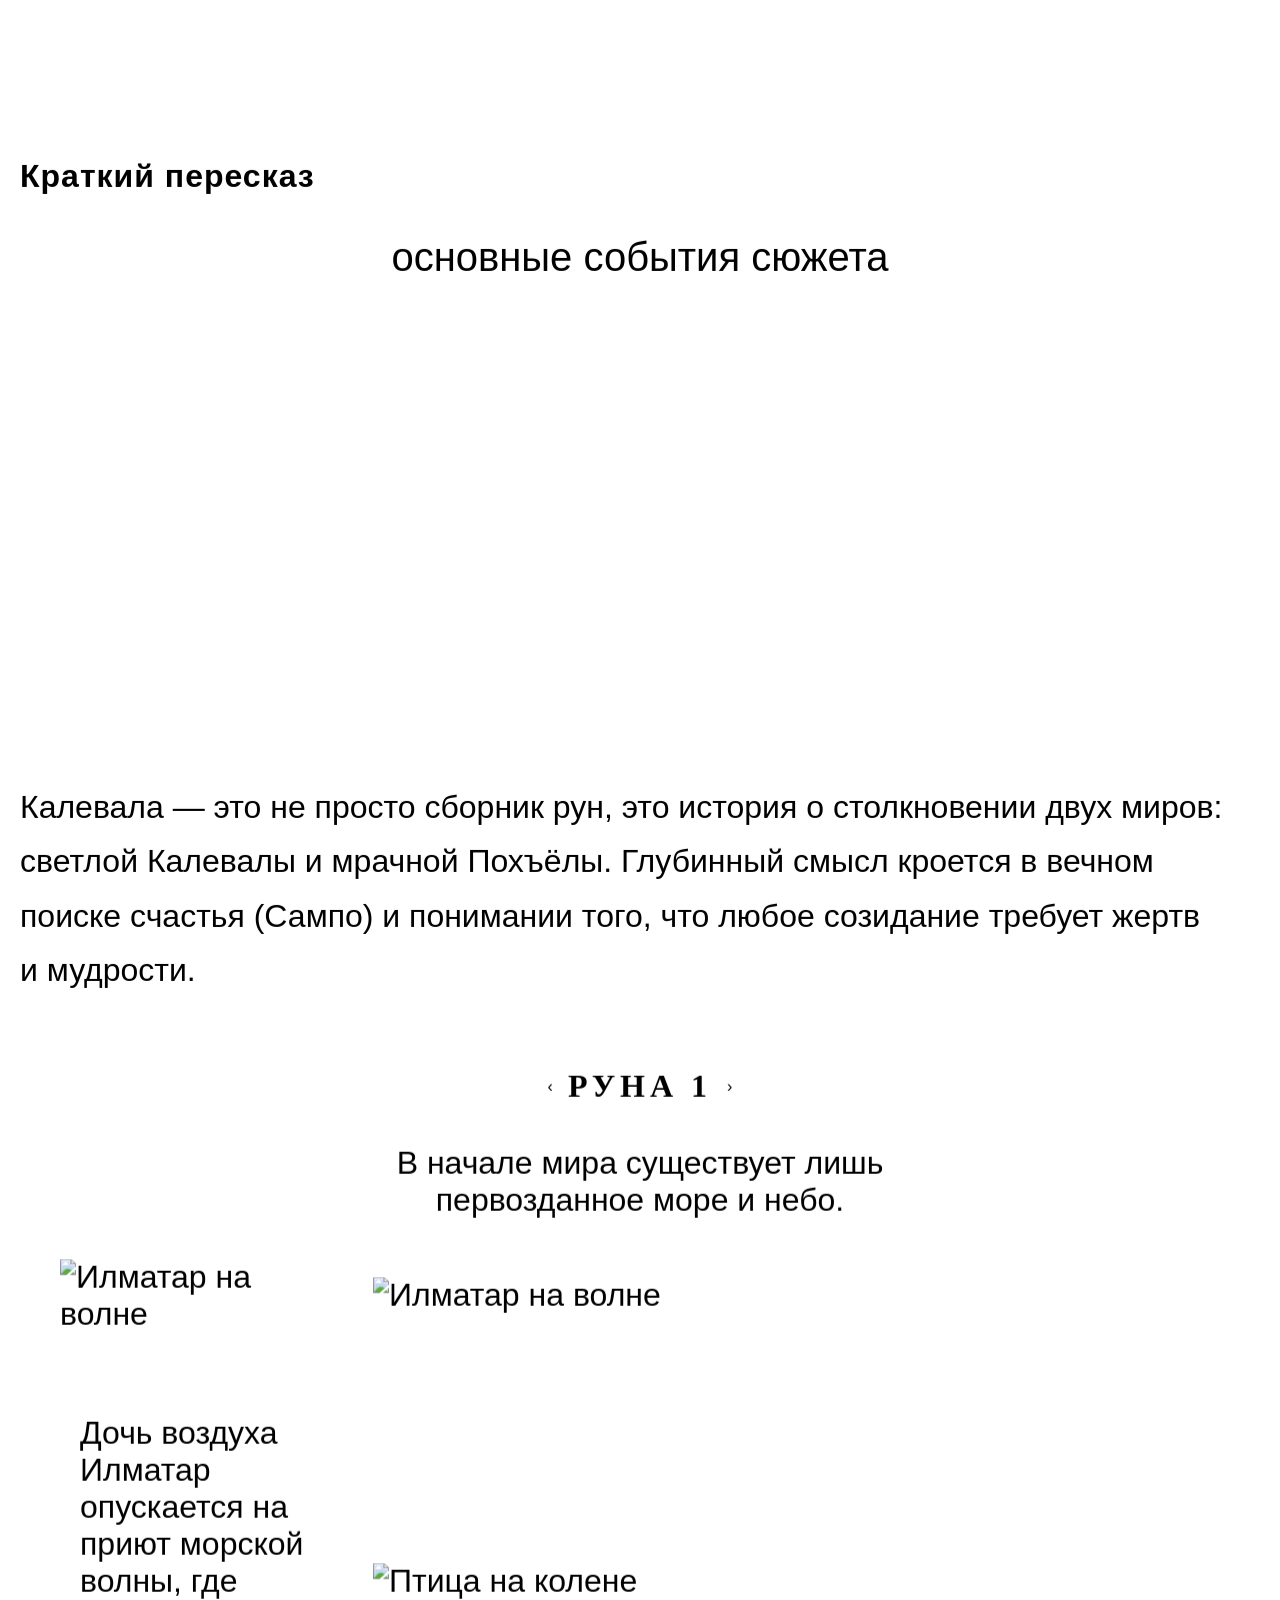
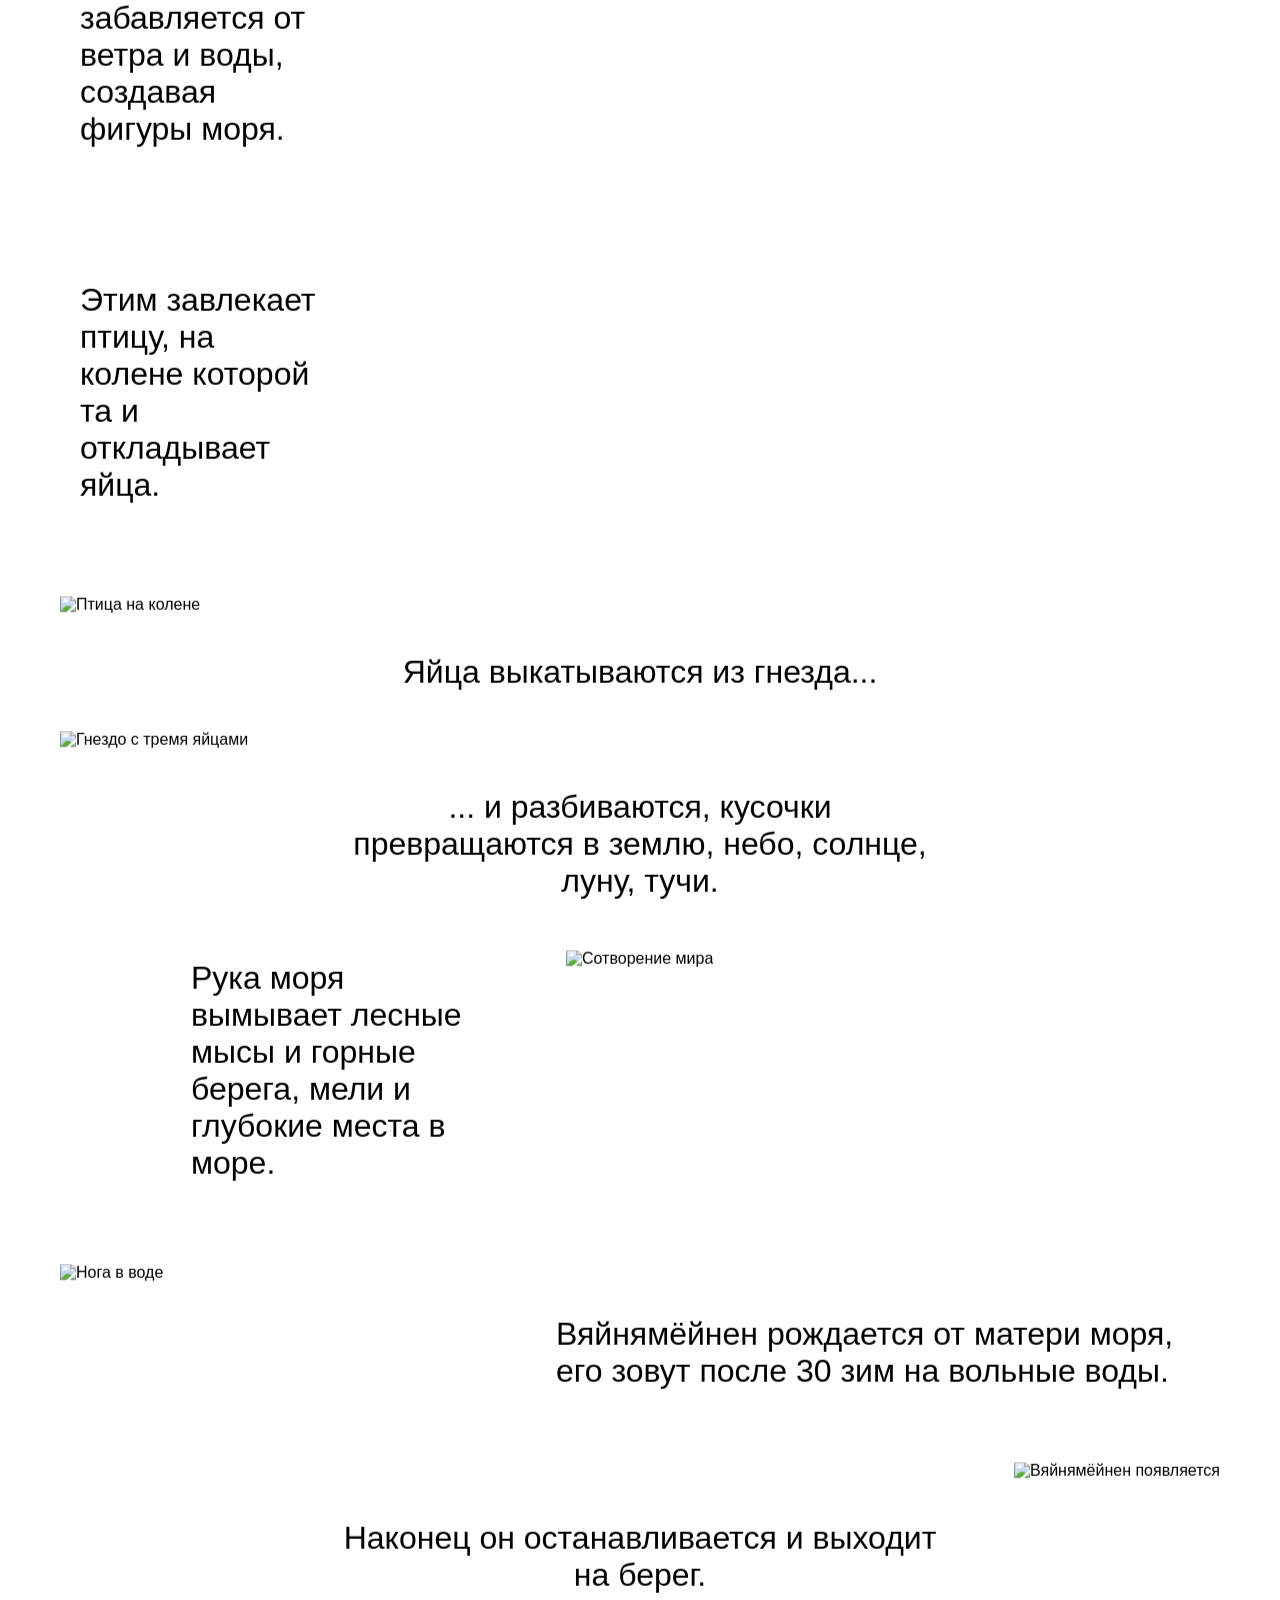
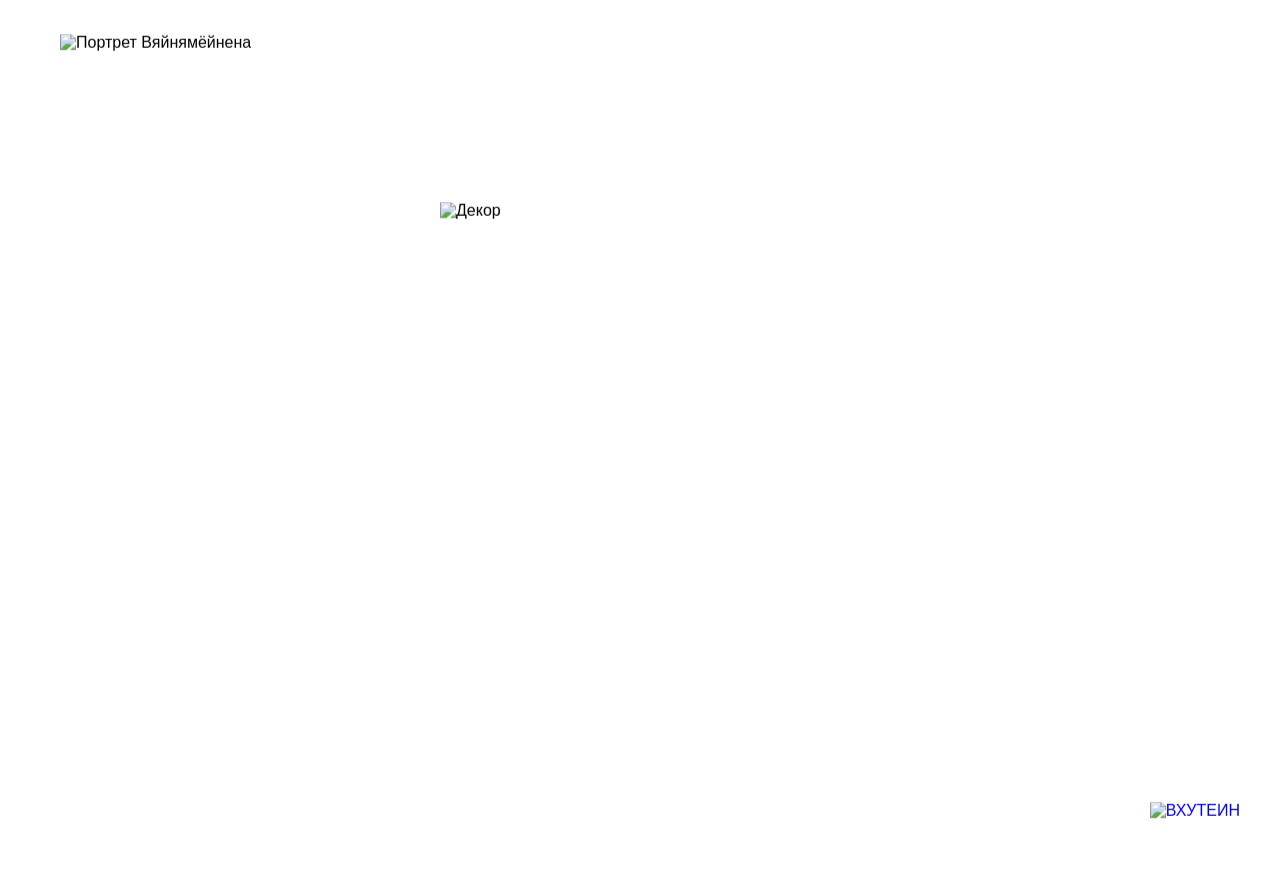
==== jajaja2.html @ 2a64370a "Add files via upload" ====
<!DOCTYPE html>
<html lang="ru">
<head>
    <meta charset="UTF-8">
    <meta name="viewport" content="width=device-width, initial-scale=1.0">
    <title>Калевала — Краткий пересказ</title>
    <link rel="stylesheet" href="style.css">
</head>

    <div id="overlay-menu" class="menu-overlay">
        <div class="menu-content">
            <h2 class="menu-title">МЕНЮ</h2>
            <nav>
                <a href="jajaja.html" onclick="toggleMenu()">главная</a>
                <a href="jajaja2.html" onclick="toggleMenu()">краткий пересказ</a>
                <a href="#meaning" onclick="toggleMenu()">концепция мироздания</a>
                <a href="jajaja3.html" onclick="toggleMenu()">главные герои</a>
                <a href="jajaja4.html" onclick="toggleMenu()">отражение в народной культуре</a>
                <a href="jajaja5.html" onclick="toggleMenu()">Калевала в современном искусстве</a>
            </nav>
        </div>
    </div>

    <header>
        <div class="burger" onclick="toggleMenu()">
            <span></span><span></span><span></span>
        </div>
        <img src="картинки/фон для остальных страниц.png" class="chtoeto" alt="">
         <img src="картинки/колесико.png" class="koleso1" alt=""><img src="картинки/колесико.png" class="koleso2" alt="">
    </header>

    <main class="summary-container">
        <div class="summary-header">
            <h2 class="meaning-title reveal">Краткий пересказ</h2>
            <p class="meaning-title-mini reveal">основные события сюжета</p>
        </div>

    

        <div class="blue-block-wrap reveal">
            <img src="картинки/сбоку штука средняя.png" class="choblya5" alt="">
            <img src="картинки/сбоку штука средняя.png" class="choblya6" alt="">

            <div class="blue-bg-box">
                <p class="meaning-text">
                    Калевала — это не просто сборник рун, это история о столкновении двух миров: 
                    светлой Калевалы и мрачной Похъёлы. Глубинный смысл кроется в вечном поиске 
                    счастья (Сампо) и понимании того, что любое созидание требует жертв <br> и мудрости.
                </p>
            </div>
        </div>
<section class="kalevala-page">
  <div class="decor-border left"></div>
  <div class="decor-border right"></div>

  <div class="container">
    
    <header class="rune-header reveal">
      <div class="rune-title">
        <span class="arrow">‹</span>
        <h1>РУНА 1</h1>
        <span class="arrow">›</span>
      </div>
    </header>

    <div class="block central-text reveal">
      <p>В начале мира существует лишь первозданное море и небо.</p>
    </div>

    <div class="grid-layout">
      <div class="item reveal small-img">
        <img src="картинки/Frame 53.png" alt="Илматар на волне">
      </div>
      <div class="item reveal smaller-img">
        <img src="картинки/Frame 54.png" alt="Илматар на волне">
      </div>
      <div class="item reveal text-box">
        <p>Дочь воздуха Илматар опускается на приют морской волны, где забавляется от ветра и воды, создавая фигуры моря.</p>
      </div>
      <div class="item reveal medium-img">
        <img src="картинки/Frame 56.png" alt="Птица на колене">
      </div>
      <div class="item reveal text-box">
        <p>Этим завлекает птицу, на колене которой та и откладывает яйца.</p>
      </div>
    </div>
<div class="item reveal medium-img">
        <img src="картинки/Frame 55.png" alt="Птица на колене">
      </div>
    <div class="block reveal central-text">
      <p>Яйца выкатываются из гнезда...</p>
    </div>
    <div class="block reveal main-img">
      <img src="картинки/Group 551.png" alt="Гнездо с тремя яйцами">
    </div>
    <div class="block reveal central-text">
      <p>... и разбиваются, кусочки превращаются в землю, небо, солнце, луну, тучи.</p>
    </div>

    <div class="creation-section">
      <div class="item reveal large-img">
        <img src="картинки/1000064956 1.png" alt="Сотворение мира">
      </div>
      <div class="item reveal floating-text">
        <p>Рука моря вымывает лесные мысы и горные берега, мели и глубокие места в море.</p>
      </div>
    </div>

    <div class="birth-section">
      <div class="item reveal side-img">
        <img src="картинки/1000064972 2.png" alt="Нога в воде">
      </div>
      <div class="item reveal text-box">
        <p>Вяйнямёйнен рождается от матери моря, его зовут после 30 зим на вольные воды.</p>
      </div>
      <div class="item reveal character-img">
        <img src="картинки/1000064972 1.png" alt="Вяйнямёйнен появляется">
      </div>
    </div>

    <div class="block reveal central-text">
      <p>Наконец он останавливается и выходит на берег.</p>
    </div>
    <div class="block reveal portrait-img">
      <img src="картинки/Group 509.png" alt="Портрет Вяйнямёйнена">
    </div>
   <div class="decorative-divider reveal">
            <img src="картинки/красотулька.png" alt="Декор" class="divider-img">
        </div>
  </div>
</section>
    </main>
<button id="backToTop" title="Наверх"></button>
    <footer class="main-footer reveal">
        <div class="footer-bottom-wave">
            <div class="footer-content-wrap">
                <div class="social-links">
                    <a href="#" class="social-icon">Telegram</a>
                    <a href="#" class="social-icon">ВКонтакте</a>
                </div>
                <div class="university-logo">
                    <a href="https://vhutein.ru" target="_blank">
                        <img src="картинки/vhutein.png" alt="ВХУТЕИН">
                    </a>
                </div>
            </div>
        </div>
    </footer>

    <script src="script.js"></script>
</body>
</html>
---- style.css ----
/* Подключаем шрифты */
@font-face {
    font-family: 'WildRune';
    src: url('шрифты/behance-68d411c45d977.otf');
}
@font-face {
    font-family: 'UraBumBum';
    src: url('шрифты/HU Cookie Cyrillic W05 Light.otf');
}

#backToTop {
    
    position: fixed;
    bottom: 30px;
    right: 30px;
    z-index: 99;
    background-image: url('картинки/вверх.png');
    
    /* Добавляем фиксированный размер кнопки */
    width: 90px; 
    height: 90px;
    
    /* Масштабируем и центрируем изображение */
    background-size: contain; /* Картинка масштабируется, чтобы полностью поместиться внутри, не искажаясь */
    background-repeat: no-repeat; /* Не повторяем изображение */
    background-position: center; /* Центрируем изображение внутри кнопки */
    
    cursor: pointer;
    
    /* Добавляем стили, чтобы кнопка выглядела аккуратно (убираем стандартную рамку) */
    border: none;
    background-color: #ffffff00; /* Цвет фона, который мы использовали ранее */
    border-radius: 50%; /* Сделаем её круглой */
  
    
    /* max-width: 90px; - убираем, так как теперь размер фиксирован */
    /* padding: 15px; - убираем, так как теперь размер задан явно */
    
    transform: translate(opacity : 0);
}

#backToTop.visible {
    opacity: 1;
    pointer-events: auto;
}



/* --- АНИМАЦИЯ ПОЯВЛЕНИЯ ПРИ СКРОЛЛЕ --- */

/* Начальное состояние: объект чуть ниже и прозрачный */
.reveal {
    opacity: 0;
    transform: translateY(30px);
    transition: all 0.8s ease-out; /* Плавность появления (0.8 сек) */
    will-change: transform, opacity;
}

/* Состояние при активации (когда доскроллили) */
.reveal.active {
    opacity: 1;
    transform: translateY(0);
}

/* Небольшая задержка для элементов внутри одного блока, чтобы появлялись не все сразу */
.photos-row.reveal.active .photo-item:nth-child(2) {
    transition-delay: 0.2s;
}

/* Исправляем работу маркера в анимированных заголовках */
.marker-svg {
    transition: width 1s ease-in-out 0.5s; /* Рисуем линию чуть позже появления текста */
}

/* ... (шрифты и другие стили без изменений) ... */


/* Контейнер-обертка */
.interactive-map-container {
    position: relative;
    width: 100%;
    max-width: 1920px;
    margin: 0 auto;
    overflow: hidden;
}

/* Картинка подстраивается под ширину */
.map-illustration {
    width: 100%;
    display: block;
    height: auto;
}

/* Общие стили для невидимых кнопок-зон */
.map-hotspot {
    position: absolute;
    cursor: pointer;
    z-index: 10;
    /* ПОДСКАЗКА: Раскомментируй строку ниже (убери //), чтобы увидеть красные зоны во время настройки! */
    /* background: rgba(255, 0, 0, 0.3); */
}

/* Размеры и координаты кликабельных зон (настроены под объекты на фото) */
.hotspot-vaina {
    bottom: 8%;
    left: 10%;
    width: 16%;
    height: 35%;
}

.hotspot-izba {
    bottom: 22%;
    left: 56%;
    width: 15%;
    height: 25%;
}

.hotspot-sampo {
    top: 15%;
    right: 5%;
    width: 18%;
    height: 35%;
}

/* Общие стили для бабблов */
.speech-bubble {
    position: absolute;
    z-index: 100;
    opacity: 0;
    pointer-events: none; /* Чтобы скрытый баббл не мешал кликать по картинке */
    transform: scale(0.9) translateY(10px);
    transition: opacity 0.35s ease, transform 0.35s ease;
}

/* Класс, который будет добавлять JavaScript при клике */
.speech-bubble.active {
    opacity: 1;
    pointer-events: auto;
    transform: scale(1) translateY(0);
}

.speech-bubble img {
    width: 100%;
    height: auto;
}

/* ТОЧНОЕ РАСПОЛОЖЕНИЕ БАББЛОВ НА КАРТИНКЕ */
.bubble-vaina-1 {
    top: 10%;
    left: 13%;
    width: 20%; /* Ширина баббла в процентах от всей картинки */
}

.bubble-vaina-2 {
    top: 30%;
    left: 23%;
    width: 19%;
}

.bubble-izba {
    top: 29%;
    left: 48%;
    width: 20%;
}

.bubble-sampo {
    top: -5%;
    right: 12%;
    width: 18%;
}


.hero {
    position: relative;
    height: 100vh; /* Или твоя высота */
    width: 100%;
    overflow: hidden; /* Скрываем вылеты слоев */
    display: flex;
    justify-content: center;
    align-items: center;
}



/* Принудительно задаем z-index, чтобы слои не перекрыли текст */
.layer-bg { z-index: 1; }
.layer-trees { z-index: 2; }
.hero-content { 
    position: relative;
    z-index: 10; /* Вытаскиваем текст и логотип ВХУТЕИН поверх всех слоев */
    pointer-events: none; /* КРИТИЧЕСКИ ВАЖНО для параллакса! */
    
    display: flex;
    flex-direction: column;
    align-items: center;
    
    opacity: 0;
    transform: translateY(0px); 
    transition: opacity 2s ease-out, transform 1s ease-out; 
}





.layer {
    /* ... твои свойства ... */
    opacity: 0;
    /* Оставляем анимацию ТОЛЬКО для прозрачности */
    transition: opacity 1s ease-out; 
    will-change: transform;
}

/* Убираем отсюда любые transform: translateY или подобные */
.hero.loaded .layer {
    opacity: 1;
}

/* Задержки теперь касаются только появления (opacity) */
.hero.loaded .layer-bg { transition-delay: 0.1s; }
.hero.loaded .layer-trees { transition-delay: 0.3s; }
.hero.loaded .layer-whaaa { transition-delay: 0.4s; }
.hero.loaded .layer-deer { transition-delay: 0.5s; }
/* Контент баннера (заголовок и лого) */
.hero.loaded .hero-content { 
    opacity: 1; 
    transform: translateY(-150px); 
    transition-property: opacity, transform;
    transition-duration: 1s, 1s;
    transition-delay: 1s, 1s; /* Тут можно оставить задержку на всё */
}


/* Убираем z-index отсюда и переносим в контейнер контента */
.hero-title {
    font-family: 'WildRune';
    
   
    color: #1a1a1a;
}

/* --- СТИЛИ ДЛЯ КОНТЕНТА БАННЕРА (Заголовок и Логотип) --- */

/* Стили для проявляющегося логотипа */
.hero-logo {
    max-height: 8rem; /* Высота логотипа относительно текста (6rem text -> ~4rem logo) */
    width: auto;
    margin-top: 0.4rem; /* Отступ между текстом и логотипом */
}

/* НОВАЯ АНИМАЦИЯ НА ЗАГРУЗКЕ для контента (заголовка и логотипа) */
/* Мы делаем его самым последним проявляющимся элементом, после оленя */
.hero.loaded .hero-content { 
    opacity: 1; 
    transform: translateY(-150px); 
    transition-delay: 2.5s; /* Задержка после проявления оленя (1.5s + 1s = 2.5s) */
}

/* ... (остальные стили, в т.ч. reveal, без изменений) ... */





/* Общие стили для обеих картинок */
.choblya1, .choblya2 {
    position: absolute;   /* Фиксируем их на экране */
    top: 1600px;          /* Положение от верхнего края */
    z-index: -1;       /* Уводим под основной контент */
    pointer-events: none; /* Пропускают клики сквозь себя */
    width: 250;      /* Настрой ширину под себя */
    height: 5500px;
}

.choblya1 {
    left: -50px;       /* Немного торчит слева */
}

.choblya2 {
    right: -50px;      /* Немного торчит справа */
}




.meaning-section {
    padding: 20px 40px 60px;
    text-align: center;
    
}

/* Стили заголовка с маркером */
.meaning-title {
    font-family: 'WildRune', sans-serif;
    font-size: 2rem;
    margin: 40px 0;
    letter-spacing: 1px;
    justify-self: center;
}

.meaning-title .marker-wrap {
    position: relative;
    display: inline-block;
    padding: 0 10px;
}

.meaning-title .marker-svg {
    position: absolute;
    top: 55%;
    left: 0;
    width: 100%;
    height: 1.2em;
    transform: translateY(-50%);
    z-index: 1;
    opacity: 0.7;
}

.meaning-title .highlight {
    position: relative;
    z-index: 2;
    
}

/* Иллюстрация */
.illustration-box {
    align-self: center;
  
    width: 1920px;
}


.main {
    z-index: 9999;
    position: relative;
}

.ogo-wrap {
    position: relative;
    /* Растягиваем на всю ширину окна браузера */
    width: 100vw; 
    
    /* Центрируем элемент относительно экрана, а не контейнера */
    left: 50%;
    right: 50%;
    margin-left: -50vw;
    margin-right: -50vw;

    display: block; 
    cursor: pointer;
    line-height: 0; /* Убираем микро-отступ снизу у картинок */
}

.ogo-wrap img {
    width: 100%;   /* Теперь картинка займет все 100vw */
    height: auto;
    display: block;
    transition: opacity 0.5s ease;
}

/* Оставляем логику наслоения и ховера */
.ogo-back {
    position: absolute;
    top: 0;
    left: 0;
    opacity: 0;
}

.ogo-wrap:hover .ogo-front {
    opacity: 0;
}

.ogo-wrap:hover .ogo-back {
    opacity: 1;
}


/* Текстовый блок */
.meaning-description {
    max-width: 1400px;
    margin: 0 auto;
    text-align: left; /* Текст выровнен по левому краю, как на картинке */
    font-family: 'UraBumBum', serif;
    font-size: 40px;
    line-height: 1.6;
}

.meaning-description p {
    margin-bottom: 20px;
}

.meaning-description strong {
    font-weight: 600;
}

/* Разделитель (общий класс) */
.divider-img {
    width: 400px;
    height: auto;
    
}
.main-footer {
    width: 100%;
    margin-top: 50px;
}

/* Стили навигации (повторяем для закрепления) */
.footer-navigation {
    text-align: center;
    padding-bottom: 40px;
}

.footer-links ul {
    list-style: none;
    padding: 0;
}

.footer-links li {
    margin-bottom: 15px;
}

.footer-links a {
    text-decoration: none;
    color: #1a1a1a;
    font-family: 'UraBumBum', serif;
    font-size: 40px;
    /* Убираем лишний дефис и меняем ms на s (или пишем 300ms) */
    transition: color 0.3s ease; 
}

.footer-links a:hover {
    color: #4a90e2;
}

/* Нижний блок с волной */
.footer-bottom-wave {
    background-image: url('картинки/футер.png'); /* Твой файл с голубой волной */
    background-size: 70%;
    
    min-height: 250px; /* Высота подбирается под картинку */
    display: flex;
    align-items: flex-end; /* Прижимаем контент к низу */
    padding-bottom: 40px;
    padding-top: -50px;
    position: relative;
}

.footer-content-wrap {
    width: 100%;
    max-width: 1200px;
    margin: 0 auto;
    display: flex;
    justify-content: space-between; /* Соцсети слева, логотип справа */
    align-items: center;
    padding: 0 40px;
}

/* Соцсети */
.social-links {
    display: flex;
    gap: 20px;
}

.social-icon {
    text-decoration: none;
    color: #fff; /* Белый текст на голубом фоне */
    font-family: 'UraBumBum', sans-serif;
    font-size: 1.5rem;
    
    padding: 5px 15px;
    border-radius: 20px;
    transition: background 0.3s;
}

.social-icon:hover {
    background: rgba(255,255,255,0.2);
}

/* Логотип VHUTEIN */
.vhutein-text {
    font-family: 'UraBumBum', sans-serif; /* Или шрифт как на лого */
    font-size: 2rem;
    color: #fff;
    letter-spacing: 2px;
    text-decoration: none;
}

.university-logo a {
    text-decoration: none;
}

.university-logo a:hover .vhutein-text {
    opacity: 0.8;
}


/* Начальное состояние: смещен вниз и прозрачен */
.reveal {
    opacity: 0;
    transform: translateY(30px);
    transition: all 0.8s ease-out;
    will-change: transform, opacity;
}

/* Состояние при попадании в область видимости */
.reveal.active {
    opacity: 1;
    transform: translateY(0);
}













/* Общие настройки текста */
.history-text, .editions-block p {
    text-align: center;
    max-width: 1400px;
    margin: 40px auto;
    font-size: 40px;
    line-height: 1.5;
    font-family: 'UraBumBum', serif; /* Твой основной шрифт */
}

/* Ряд с фотографиями */
.photos-row {
    display: flex;
    justify-content: center;
    gap: 30px;
    margin: 40px 0;
}

.photo-item {
    
    padding: 0;
    line-height: 0;
    background: #fff;
    font-size: 27px;
}

.photo-item img {
    
    height: auto;display: block;
    transition: transform 0.4s ease, filter 0.4s ease; /* Плавность */
}

.photo-item:hover img {
    transform: scale(1.05); /* Легкое увеличение */
   
}

/* Блок со сноской */
.editions-block {
    position: relative;
    margin-bottom: 60px;
}

.asterisk-note {
    text-align: right;
    font-size: 27px;
    color: #555;
    margin-top: -20px;
    padding-right: 10%;
    font-style: italic;
}

.asterisk-note .symbol {
    color: #34adb1; /* Синий цвет для символа Ж */
    font-family: 'UraBumBum', sans-serif;
    font-weight: bold;
    margin-right: 5px;
}

/* Декоративный разделитель */
.decorative-divider {
    display: flex;
    justify-content: center;
    margin: 150px 0;
}

.decorative-divider svg {
    width: 250px;
    height: auto;
}
























.map-section-container {
    max-width: 1200px;
    margin: 40px auto;
    font-family: 'UraBumBum', sans-serif;
}

.interactive-map-block {
    display: flex;
    gap: 20px;
    align-items: flex-start;
}

/* Стек слоев карты */
.map-display {
    position: relative;
    flex: 1;
    
    line-height: 0;
}

.base-map {
    width: 100%;
    height: auto;
}

.route-layer {
    position: absolute;
    top: 0;
    left: 0;
    width: 100%;
    height: 100%;
    opacity: 0;
    transition: opacity 0.6s ease-in-out;
    pointer-events: none; /* Чтобы клики не мешали кнопкам */
}

.route-layer img {
    width: 100%;
    height: 100%;
}

/* Активный маршрут плавно проявляется */
.route-layer.active {
    opacity: 1;
}

/* Легенда */
.map-legend {
    width: 320px;
    background-image src: 'картинки/легенда рамка.png';
    padding: 20px;
}

.date-item, .date-item1, .date-item2, .date-item3 {
    cursor: pointer;
    padding: 10px;
    transition: 0.5s;
    font-size: 27px;
}

.date-item h3, .date-item1 h3, .date-item2 h3, .date-item3 h3 {
    margin: 0;
    font-family: 'UraBumBum', serif;
    font-size: 32px;
    
}

.date-item h3 {
    color: #B8D3F7;
}


.date-item1 h3 {
    color: #A8CDCF;
}

.date-item2 h3 {
    color: #2B4D50;
}

.date-item3 h3 {
    color: #90B3CE;
}


.date-item.active, .date-item1.active, .date-item2.active, .date-item3.active {
    background: rgba(105, 225, 231, 0.2);
    font-size: 40px;
}

.date-item:hover, .date-item1:hover, .date-item2:hover, .date-item3:hover  {
    background: #f0f8f9;
}


.key {
    height: 24px;
    position: relative;
    padding: 20px;
    
}
.dot {
    width: 200px;
    height: 40px;
    padding-left: 5px;
    position: relative;
}


.legend-footer {
    font-size: 32px;
}



















:root {
    --bg-color: #A5D7FA; /* Твой голубой цвет */
}


.content-wrapper {
    max-width: 1400px;
    margin: 0 auto;
    background-color: #ffffff;
    position: relative;
    /* Убираем пока маску, чтобы увидеть контент */
    mask-image: none !important; 
    -webkit-mask-image: none !important;
    
    /* Добавляем это, чтобы контейнер подстраивался под высоту контента */
    display: block;
    overflow: visible; 
    min-height: 500px; 
    z-index: 10;
}

.report-section {
    position: relative;
    padding: 40px;
    display: block; /* Убеждаемся, что секция не схлопнулась */
}

/* --- Заголовок --- */
.main-title {
    font-family: 'WildRune', serif;
    font-size: 3rem;
    color: #1a1a1a;
    text-align: center;
    margin-bottom: 10px;
    margin-top: 0;
}

.title-divider {
    border: none;
    border-top: 2px dashed #1a1a1a;
    width: 60%;
    margin: 0 auto 40px;
}

/* --- Карта и Легенда --- */
.map-legend-container {
    display: flex;
    justify-content: center;
    align-items: flex-start;
    gap: 30px;
    margin-bottom: 40px;
}

.map-box {
    
    padding: 5px;
    max-width: 50%;
}

.map-image {
    max-width: 100%;
    height: auto;
    display: block;
}

.legend-box {
    
    padding: 20px;
    width: 300px; /* Фиксированная ширина как на макете */
}

.legend-item {
    margin-bottom: 15px;
}

.legend-date {
    font-family: 'UraBumBum', serif;
    color: #34a7c4; /* Синий цвет для дат */
    font-size: 40px;
    margin: 0 0 5px 0;
}

.legend-places {
    font-family: 'SimpleDocText', serif;
    font-size: 32px;
    line-height: 1.3;
    margin: 0;
}

.legend-divider {
    border: none;
    border-top: 1px dashed #1a1a1a;
    margin: 10px 0;
}

/* --- Ключи легенды --- */
.legend-keys {
    margin-top: 20px;
    display: flex;
    flex-direction: column;
    gap: 10px;
}

.key-item {
    display: flex;
    align-items: center;
    gap: 10px;
}

.key-icon-line {
    display: inline-block;
    width: 20px;
    height: 10px;
    background-color: #4a90e2; /* Синий цвет пути */
    /* Имитация неровного края как у маршрута */
    clip-path: polygon(10% 20%, 90% 10%, 95% 40%, 85% 60%, 10% 80%, 5% 50%);
}

.key-icon-pin {
    display: inline-block;
    width: 14px;
    height: 14px;
    background-color: #4a90e2; /* Синий цвет точки */
    border-radius: 50% 50% 50% 0; /* Форма булавки */
    transform: rotate(-45deg);
    position: relative;
    top: -2px;
}

.key-text {
    font-family: 'UraBumBum', serif;
    font-size: 27px;
}

/* --- Промежуточный текст --- */
.intro-text {
    text-align: center;
    max-width: 700px;
    margin: 0 auto 40px;
    font-size: 27px;
    line-height: 1.5;
}

/* --- Изображения --- */
.images-container {
    display: flex;
    justify-content: center;
    gap: 20px;
    margin-bottom: 40px;
}

.bio-img, .stone-img {
    border: 1px solid #1a1a1a;
    max-height: 300px;
    width: auto;
}

/* --- Финальный текст --- */
.edition-text {
    text-align: center;
    max-width: 700px;
    margin: 0 auto 20px;
    font-size: 27px;
    line-height: 1.5;
}

/* --- Сноска --- */
.footnote-container {
    text-align: right;
    width: 70%;
    margin: 0 auto 0 calc(100% - 70% - 40px);
}

.footnote {
    font-family: 'SimpleDocText', serif;
    font-size: 27px;
    margin: 0;
    font-style: italic;
}

.footnote span {
    color: #4a90e2; /* Цвет звездочки */
    font-family: 'UraBumBum', serif;
    position: relative;
    top: -3px;
    margin-right: 3px;
}

body {
    margin: 0;
    background-color: #ffffff;
    font-family: 'UraBumBum', sans-serif;
    overflow-x: hidden;
}

.bio-block {
    max-width: 1400px;
    margin: 0 auto;
    text-align: left;
    padding: 40px;
    text-align: center;
    background: #fff; /* Или текстура бумаги */
    position: relative;
    font-family: 'UraBumBum', sans-serif;
    font-size: 40px;
}

.bio-title {
    font-family: 'WildRune', serif;
    color: #333;
    margin-bottom: 30px;
}

.bio-main {
    display: flex;
    align-items: center;
    gap: 30px;
    text-align: left;
}

.bio-image img {
    width: 450px;
    height: auto;
    position: relative;
display: block;
    transition: transform 0.4s ease, filter 0.4s ease; /* Плавность */
}

.bio-image:hover img {
    transform: scale(1.05); /* Легкое увеличение */
   
}




/* Контейнер для фразы с маркером */
.marker-wrap {
    position: relative;
    display: inline-block;
}

/* Сам SVG кладем ПОД текст */
.marker-svg {
    position: absolute;
    top: 50%;
    left: 0;
    width: 100%; /* Растягивается по ширине текста */
    height: 1.2em; /* Высота подбирается под шрифт */
    transform: translateY(-50%);
    z-index: 1;
    pointer-events: none;
}

.highlight {
    position: relative;
    z-index: 2; /* Текст выше маркера */
    
}

.bio-footer {
    margin-top: 20px;
    text-align: left;
    line-height: 1.6;
}



/* --- БАННЕР СЛОИ --- */
.hero {
    height: 100vh;
    position: relative;
    background-color: var(--bg-color);
    overflow: hidden;
    display: flex;
    justify-content: center;
    align-items: center;
}

.layer {
    position: absolute;
    bottom: 0;
    width: 100%;
    height: 100%;
    background-size: cover;
    background-position: bottom center;
    opacity: 0; /* Изначально скрыты */
    transition: opacity 2s ease-out, transform 2s ease-out;
}

.layer-bg { background-image: url('картинки/фон3.png'); z-index: 1; }
.layer-trees { background-image: url('картинки/фон4.png'); z-index: 2; }
.layer-whaaa { background-image: url('картинки/фон2.png'); z-index: 2;}
.layer-deer { 
    background-image: url('картинки/фон1.png'); 
    z-index: 4; 
    transform: translateY(30px);
}

/* Класс для запуска анимации баннера при загрузке */
.hero.loaded .layer { opacity: 1; transform: translateY(0); }
.hero.loaded .layer-bg { transition-delay: 0.2s; }
.hero.loaded .layer-trees { transition-delay: 0.8s; }
.hero.loaded .layer-deer { transition-delay: 1.5s; }

.hero-title {
    margin-top: -90px;
    z-index: 10;
    color: #1a1a1a;
    margin-bottom: 0;
}

/* --- СКРОЛЛ АНИМАЦИЯ (Вылет сверху) --- */
.reveal {
    opacity: 0;
    transform: translateY(-50px); /* Начальная позиция выше */
    transition: all 1s ease-out;
}

.reveal.active {
    opacity: 1;
    transform: translateY(0);
}

/* --- МЕНЮ --- */
.menu-overlay {
    position: fixed;
    top: 0; 
    left: 0; 
    width: 100%; 
    height: 100%;
    background-image: url('картинки/фон меню.png');
    background-size: cover;
    background-position: center;
    z-index: 100;
    
    /* Центрирование контента */
    display: flex; 
    justify-content: center;
    align-items: center;

    /* МАГИЯ ПЛАВНОСТИ */
    opacity: 0;            /* Полностью прозрачно */
    visibility: hidden;    /* Полностью скрыто от мышки */
    transition: opacity 0.5s ease, visibility 0.5s ease;
}

.menu-overlay.open {
    opacity: 1;            /* Становится видимым */
    visibility: visible;   /* Становится активным для кликов */
}

.menu-content {
    transform: translateY(20px); /* Изначально чуть ниже */
    transition: transform 0.6s ease;
}



.menu-title {
    font-family: 'WildRune';
    font-size: 3rem ;
    position: relative;
    padding-left: 200px;
}

.menu-content nav {
    display: flex;
    flex-direction: column;
    text-align: center;
}

.menu-content a {
    font-size: 40px;
    text-decoration: none;
    
    color: #333;
    margin: 15px 0;
    transition: 0.3s;
}

.menu-content a:hover { color: #fff; }

.burger {
    position: fixed;
    top: 20px; right: 20px;
    z-index: 110;
    cursor: pointer;
    color: #fff;
}
.burger span {
    display: block;
    width: 30px; height: 3px;
    background: #fff; margin: 6px;
}

/* --- КАРТА --- */
.map-box { position: relative; }
.map-svg {
    position: absolute; top: 0; left: 0;
    width: 100%; height: 100%;
}
.route {
    fill: none; stroke: #333; stroke-width: 4;
    stroke-dasharray: 10; opacity: 0; transition: 0.5s;
}
.route.active { opacity: 1; }





/* для хахаха2 */

.choblya5, .choblya6 {
    position: absolute;   /* Фиксируем их на экране */
    top: 250px;          /* Положение от верхнего края */
    z-index: -1;       /* Уводим под основной контент */
    pointer-events: none; /* Пропускают клики сквозь себя */
    width: 250;      /* Настрой ширину под себя */
    height: auto;
}

.choblya5 {
    left: -70px;       /* Немного торчит слева */
}

.choblya6 {
    right: -70px;      /* Немного торчит справа */
}


/* Контейнер всей страницы */

/* 3. ШАПКА И МЕНЮ */
header {
    position: relative;
    width: 100%;
}

.chtoeto {
    width: 100%;
    display: block;
}



/* 4. СТИЛИ ДЛЯ КАРТОЧЕК И ТЕКСТА (КАЛЕВАЛА) */
.kalevala-page {
    position: relative;
    padding: 60px 40px;
    max-width: 1400px;
    justify-self: center;
}


.rune-header {
    text-align: center;
    margin-bottom: 40px;
}

.rune-title {
    display: inline-flex;
    align-items: center;
    gap: 15px;
    color: var(--accent-blue);
}

.rune-title h1 {
    font-size: 32px;
    letter-spacing: 5px;
    margin: 0;
    border-bottom: 2px solid var(--accent-blue);
    font-family: 'WildRune';
}

/* Сетки для картинок и текста */
.grid-layout {
    display: grid;
    grid-template-columns: 1fr 3fr;
    gap: 30px;
    margin: 40px 0;
    align-items: center;
    font-size: 32px;
}

.text-box {
    padding: 20px;
   font-size: 32px;
    border-radius: 2px;
}

.central-text {
    text-align: center;
    font-size: 32px;
    max-width: 600px;
    margin: 40px auto;
   
}

.item img {
    max-width: 100%;
    height: auto;
    display: block;
}

/* Специфические секции (Сотворение и Рождение) */
.creation-section {
    display: flex;
    flex-direction: column;
    align-items: center;
    margin: 50px 0;
}

.floating-text {
    align-self: flex-start;
    font-size: 32px;
    max-width: 300px;
    margin-top: -40px;
    margin-left: 10%;
    border-left: 2px solid var(--accent-blue);
    padding-left: 15px;
}

.birth-section {
    display: grid;
    grid-template-columns: 1fr 1.5fr;
    gap: 20px;
    margin-top: 50px;
}

.character-img {
    grid-column: 2;
    justify-self: end;
}

/* 5. ГЛАВНАЯ МАГИЯ: АНИМАЦИЯ ПРИ СКРОЛЛЕ */

/* Состояние ДО (убедись, что нет конфликтов) */
.reveal {
    opacity: 0 !important;
    transform: translateY(50px) !important;
    transition: all 0.8s ease-out !important;
    visibility: visible !important; /* На всякий случай */
}

/* Состояние ПОСЛЕ */
.reveal.active {
    opacity: 1 !important;
    transform: translateY(0) !important;
}
/* Задержки, чтобы элементы в сетке вылетали по очереди */
.grid-layout .item:nth-child(even) {
    transition-delay: 0.2s;
}

/* Адаптив для телефонов */
@media (max-width: 768px) {
    .grid-layout, .birth-section {
        grid-template-columns: 1fr;
    }
    .summary-container {
        padding: 20px;
    }
    .floating-text {
        margin-left: 0;
        margin-top: 20px;
    }
}















/* для хахаха3 */

/* Картинка-шапка */
.chtoeto {
    z-index: -1;
    position: absolute;
    top: 0;
    left: 0;
    width: 100%;
    height: auto;
    
}

.summary-container {
    max-width: 1920px;
    margin: 0 auto;
    padding: 100px 20px;
}



.meaning-title-mini {
    font-family: 'UraBumBum', sans-serif;
    font-size: 2.5rem;
    text-align: center;
    margin-bottom: 50px;
   
    
}


/* СИНИЙ БЛОК */
.blue-block-wrap {
    position: relative;
    margin-bottom: 10px;
     background-image: 'картинки/фончик для плашек.png';
}

.blue-bg-box {
    position: relative; /* Оставляем для позиционирования "чобль" */
    text-align: left;
    font-size: 32px;
    line-height: 1.7;
    /* Центрирование */
    width: 1400px;
    max-width: 100%;      /* Важно: чтобы на маленьких экранах блок не вылезал за края */
    margin-left: auto;
    margin-right: auto;
    
    /* Если родитель — flex-контейнер, это тоже поможет */
    display: block; 
}

.blue-bg-box h3 {
    font-family: 'WildRune';
}

.meaning-text {
    font-family: 'UraBumBum', sans-serif;
    font-size: 32px;
    margin: 0;
    margin-top: 500px;
}


/* ЭЛЕМЕНТЫ ПЕРЕСКАЗА */
.summary-item {
    display: flex;
    gap: 40px;
    margin-bottom: 80px;
    align-items: center;
}

.summary-item.reverse { flex-direction: row-reverse; }

.summary-image img {
    width: 100%;
    max-width: 450px;
    border: 10px solid #fff;
    box-shadow: 0 10px 20px rgba(0,0,0,0.1);
}

.summary-text h2 { font-family: 'WildRune'; font-size: 2rem; color: #4a3319; }

/* Общие стили для обеих картинок */
.choblya3, .choblya4 {
    position: absolute;   /* Фиксируем их на экране */
    top: 400px;          /* Положение от верхнего края */
    z-index: -1;       /* Уводим под основной контент */
    pointer-events: none; /* Пропускают клики сквозь себя */
    width: 250;      /* Настрой ширину под себя */
    height: auto;
}

.choblya3 {
    left: -50px;       /* Немного торчит слева */
}

.choblya4 {
    right: -50px;      /* Немного торчит справа */
}


/* БЛОК ГЕРОЕВ */
.heroes-section {
    padding: 80px 0;
    text-align: center;
}

.heroes-nav {
    display: flex;
    justify-content: center;
    flex-wrap: wrap;
    gap: 20px;
    margin-bottom: 50px;
}

.hero-btn {
    background: none;
    border: none;
    font-family: 'WildRune', serif;
    font-size: 1.4rem;
    color: #2B4D50;
    cursor: pointer;
    padding: 5px 15px;
    transition: all 0.3s ease;
    border-bottom: 2px solid transparent;
}

.hero-btn:hover, .hero-btn.active {
    color: #6F9296;
  
    transform: translateY(-3px);
}

/* КАРТОЧКИ */
.heroes-content-wrapper {
    max-width: 1100px;
    margin: 0 auto;
    position: relative;
    min-height: 450px; /* Чтобы страница не прыгала при переключении */
}

.hero-card {
    display: none; /* Скрыты по умолчанию */
    animation: fadeInHero 0.6s ease forwards;
}

.hero-card.active {
    display: block; /* Показываем только активную */
}

.hero-grid {
    display: flex;
    align-items: center;
    gap: 30px;
    padding: 40px;
    background-image: url('картинки/допустим.png');
    background-size: 100% 100%;
    background-repeat: no-repeat;
}

.hero-image img {
    width: 450px;
    height: 550px;
    object-fit: contain;
    margin: 20px;
}

.hero-info {
    text-align: left;
    color: #fff;
}

.hero-info h3 {
    font-family: 'WildRune', serif;
    font-size: 2.5rem;
    margin-bottom: 20px;
}

.hero-info p {
    font-family: 'UraBumBum', sans-serif;
    font-size: 32px;
    line-height: 1.6;
}

/* Анимация переключения */
@keyframes fadeInHero {
    from { opacity: 0; transform: translateY(10px); }
    to { opacity: 1; transform: translateY(0); }
}

/* Мобильная версия */
@media (max-width: 850px) {
    .hero-grid {
        flex-direction: column;
        background-size: cover;
        padding: 30px 20px;
    }
    .hero-image img { width: 100%; height: auto; }
    .hero-info { text-align: center; }
}

/* для 3 */

.heroes-group-container {
    margin-bottom: 60px;
    padding: 20px;
    border-radius: 15px;
    /* Можно добавить легкую тень или фон, если хочешь их визуально разделить еще сильнее */
}

/* Навигация для второстепенных */
.secondary-nav .hero-btn.small {
    font-size: 32px;
    opacity: 0.8;
}

/* Сами карточки (стиль остается прежним) */
.hero-card {
    display: none;
}

.hero-card.active {
    display: block;
    animation: fadeInHero 0.5s ease;
}


/* для 4 */
.koleso1, .koleso2 {
    position: relative;
    width: 759px;
    margin-top: -199px;
    margin-bottom: -500px;
}

@keyframes rotation1 {
  from {
    transform: scaleX(-1) rotate(0deg);
  }
  to {
    transform: scaleX(-1) rotate(45deg);
  }
}

@keyframes rotation2 {
  from {
    transform: scaleX(-1) rotate(0deg);
  }
  to {
    transform: scaleX(-1) rotate(-45deg);
  }
}

.koleso1 {
    left: -300px;
   
    animation: rotation1 1s ease forwards;
}

.koleso2 {
    right: -700px;
     animation: rotation2 1s ease  forwards;
}

/* Те самые чобли для синего блока */
.hero-grid {
    position: relative;
    background-image: url('картинки/фончик для плашек.svg');
    background-size: 100% 100%;
    padding: 50px;
    display: flex;
    gap: 30px;
}

/* Текстовые блоки */
.lang-intro-text {
    max-width: 1400px;
    margin: 0 auto 90px;
    text-align: left;
    font-family: 'UraBumBum', sans-serif;
    line-height: 1.7;
    font-size: 32px;
    color: #000;
}

.scholar-quote {
    margin-top: 30px;
    padding-left: 20px;
    
    font-style: italic;
    color: #6F9296;
}

.scholar-quote cite {
    display: block;
    margin-top: 10px;
   
    font-style: normal;
}

/* Сетка карточек слов */
.word-cards-container {
    display: grid;
    grid-template-columns: repeat(auto-fit, minmax(200px, 1fr));
    gap: 20px;
    max-width: 1400px;
    margin: 40px auto;
}

.word-card {
    height: 350px;
    perspective: 1000px;
    cursor: pointer;
    position: relative;
    
}

.word-front, .word-back {
    position: absolute;
    width: 100%;
    height: 100%;
    backface-visibility: hidden; /* Скрывает заднюю сторону при перевороте */
    transition: transform 0.6s cubic-bezier(0.4, 0, 0.2, 1);
    display: flex;
    flex-direction: column;
    justify-content: center;
    align-items: center;
    padding: 20px;
    border-radius: 10px;
    box-sizing: border-box;
    
}

.word-front {
    
   background-image:  url('картинки/карточка слова.png') ;
    font-family: 'WildRune', serif;
    font-size: 2rem;
    color: #fff;
}

.word-back {
    background-image:  url('картинки/карточка слова.png') ;
    color: #fff;
    transform: rotateY(180deg);
    text-align: center;
    font-size: 32px;
    font-family: 'UraBumBum', sans-serif;
}

.word-back strong {
    display: block;
    margin-bottom: 10px;
    font-size: 32px;
    color: #fff;
}

/* Класс для активной карточки (переворот) */
.word-card.flipped .word-front {
    transform: rotateY(180deg);
}

.word-card.flipped .word-back {
    transform: rotateY(360deg);
}

.instruction {
    font-family: 'UraBumBum';
    font-style: italic;
    opacity: 0.6;
}

/* Общие стили секции рунопевцев */
.runo-section {
    max-width: 1400px;
    margin: 100px auto;
    padding: 0 20px;
}

/* Вводная сетка */
.runo-intro-grid {
    display: flex;
    gap: 40px;
    align-items: center;
    text-align: left;
    margin-bottom: 60px;
}

.runo-intro-text {
    flex: 1.2;
}

.runo-intro-text h3 {
    font-family: 'WildRune', serif;
    font-size: 2rem;
    color: #000;
    margin-bottom: 20px;
}

.runo-intro-text p {
    font-family: 'UraBumBum', sans-serif;
    font-size: 32px;
    line-height: 1.7;
    color: #000;
    margin-bottom: 15px;
}

.runo-intro-visual {
    flex: 0.8;
}

.engraving-style-img {
    width: 120%;
    height: auto;
   
    
}

/* Специфика синего блока для кантеле */
.kantele-info {
    text-align: left;
   
    color: #fff;
    max-width: 1200px;
    height: 400px;
    background-image: url('картинки/фончик для плашек.svg');
 
    padding: 20px; /* Чтобы текст не прилипал к краям фона */
}

.kantele-info h3 {
    font-family: 'UraBumBum', serif;
    font-size: 2.2rem;
    margin-bottom: 15px;
    margin-left: 30px;
}

.kantele-info p {
    font-family: 'UraBumBum', sans-serif;
    font-size: 32px;
    line-height: 1.6;
    max-width: 1200px;
    margin: 30px;
}

/* ИНТЕРАКТИВНЫЕ ТАБЫ ХРАНИТЕЛЕЙ */
.sub-section-title {
    font-family: 'WildRune', serif;
    font-size: 2.2rem;
    color: #000;
    margin-top: 80px;
    margin-bottom: 10px;
}

.singers-tabs {
    margin-top: 40px;
    background: rgba(255, 255, 255, 0.4);
    padding: 30px;
    border-radius: 12px;
    
    
}

.singers-nav {
    display: flex;
    justify-content: center;
    gap: 15px;
    border-bottom: 1px solid rgba(93, 64, 55, 0.2);
    padding-bottom: 15px;
    margin-bottom: 40px;
}

.singer-btn {
    background: none;
    border: none;
    font-family: 'UraBumBum', serif;
    font-size: 2.2rem;
    color: #6F9296;
    cursor: pointer;
    padding: 10px 20px;
    transition: all 0.3s ease;
}

.singer-btn:hover, .singer-btn.active {
    color: #2B4D50;
    transform: translateY(-2px);
}

/* Карточки сказителей */
.singer-card {
    display: none;
}

.singer-card.active {
    display: block;
    animation: fadeInTab 0.5s ease forwards;
}

.singer-grid {
    display: flex;
    gap: 40px;
    align-items: flex-start;
    text-align: left;
}

.singer-img-wrap {
    flex: 0.7;
}

.portrait-img {
    width: 100%;
    max-width: 450px;
    height: auto;
    
   
}

.singer-bio {
    flex: 1.3;
}

.singer-bio h4 {
    font-family: 'UraBumBum', serif;
    font-size: 2.2rem;
    color: #000;
    margin: 0 0 5px 0;
}

.singer-bio .meta {
    font-family: 'UraBumBum', sans-serif;
    font-style: italic;
    color: #6F9296;
    margin-bottom: 20px;
    font-size: 32px;
}

.singer-bio p {
    font-family: 'UraBumBum', sans-serif;
    font-size: 32px;
    line-height: 1.6;
    color: #000;
}

/* Стилизация вырезки из дневника */
.diary-snippet {
    margin-top: 25px;
    padding: 15px 20px;
    background: #A5D7FA;
    font-family: 'UraBumBum', sans-serif;
    font-style: italic;
    font-size: 24px;
    line-height: 1.5;
    color: #000;
}

/* Анимация переключения табов */
@keyframes fadeInTab {
    from { opacity: 0; transform: translateY(10px); }
    to { opacity: 1; transform: translateY(0); }
}

/* Адаптив под мобильные устройства */
@media (max-width: 768px) {
    .runo-intro-grid, .singer-grid {
        flex-direction: column;
        align-items: center;
        text-align: center;
    }
    .singers-nav {
        flex-direction: column;
        gap: 10px;
    }
    .portrait-img {
        max-width: 180px;
    }
}


/* для 5 */


.music-section {
    max-width: 1200px;
    margin: 100px auto;
    text-align: center;
    position: relative;
}

.music-description {
    max-width: 600px;
    margin: 20px auto 40px;
    font-family: 'UraBumBum', sans-serif;
    font-size: 1.1rem;
    line-height: 1.5;
    text-align: left;
}

.slider-wrapper {
    position: relative;
    width: 100%;
    max-width: 1400px;
    margin: 0 auto;
    display: flex;
    align-items: center;
    justify-content: center;
    height: 600px; /* Настрой под свой дизайн */
}

.static-gramophone {
    position: absolute;
    right: 50px; /* Положение как на макете */
    z-index: 10;
    pointer-events: none; /* Пропускает клики сквозь себя */
    height: 100%;
}

.slides-viewport {
    width: 900px; /* Ширина рамки под альбом */
    height: 500px;
    display: flex;
    overflow: hidden; /* Прячем остальные слайды */
    scroll-behavior: smooth;
    border: 1px solid #ccc; /* Рамка из твоего макета */
    background: #fff;
}

.music-slide {
    min-width: 100%;
    height: 100%;
    display: flex;
    justify-content: center;
    align-items: center;
}

.album-frame {
    display: flex;
    flex-direction: column;
    align-items: center;
    text-align: center;
}

.album-frame img {
    max-height: 350px;
    margin-bottom: 20px;
}

.nav-arrow {
    position: absolute;
    z-index: 20;
    background: none;
    border: none;
    cursor: pointer;
}

.prev { left: 20px; }
.next { right: 20px; }
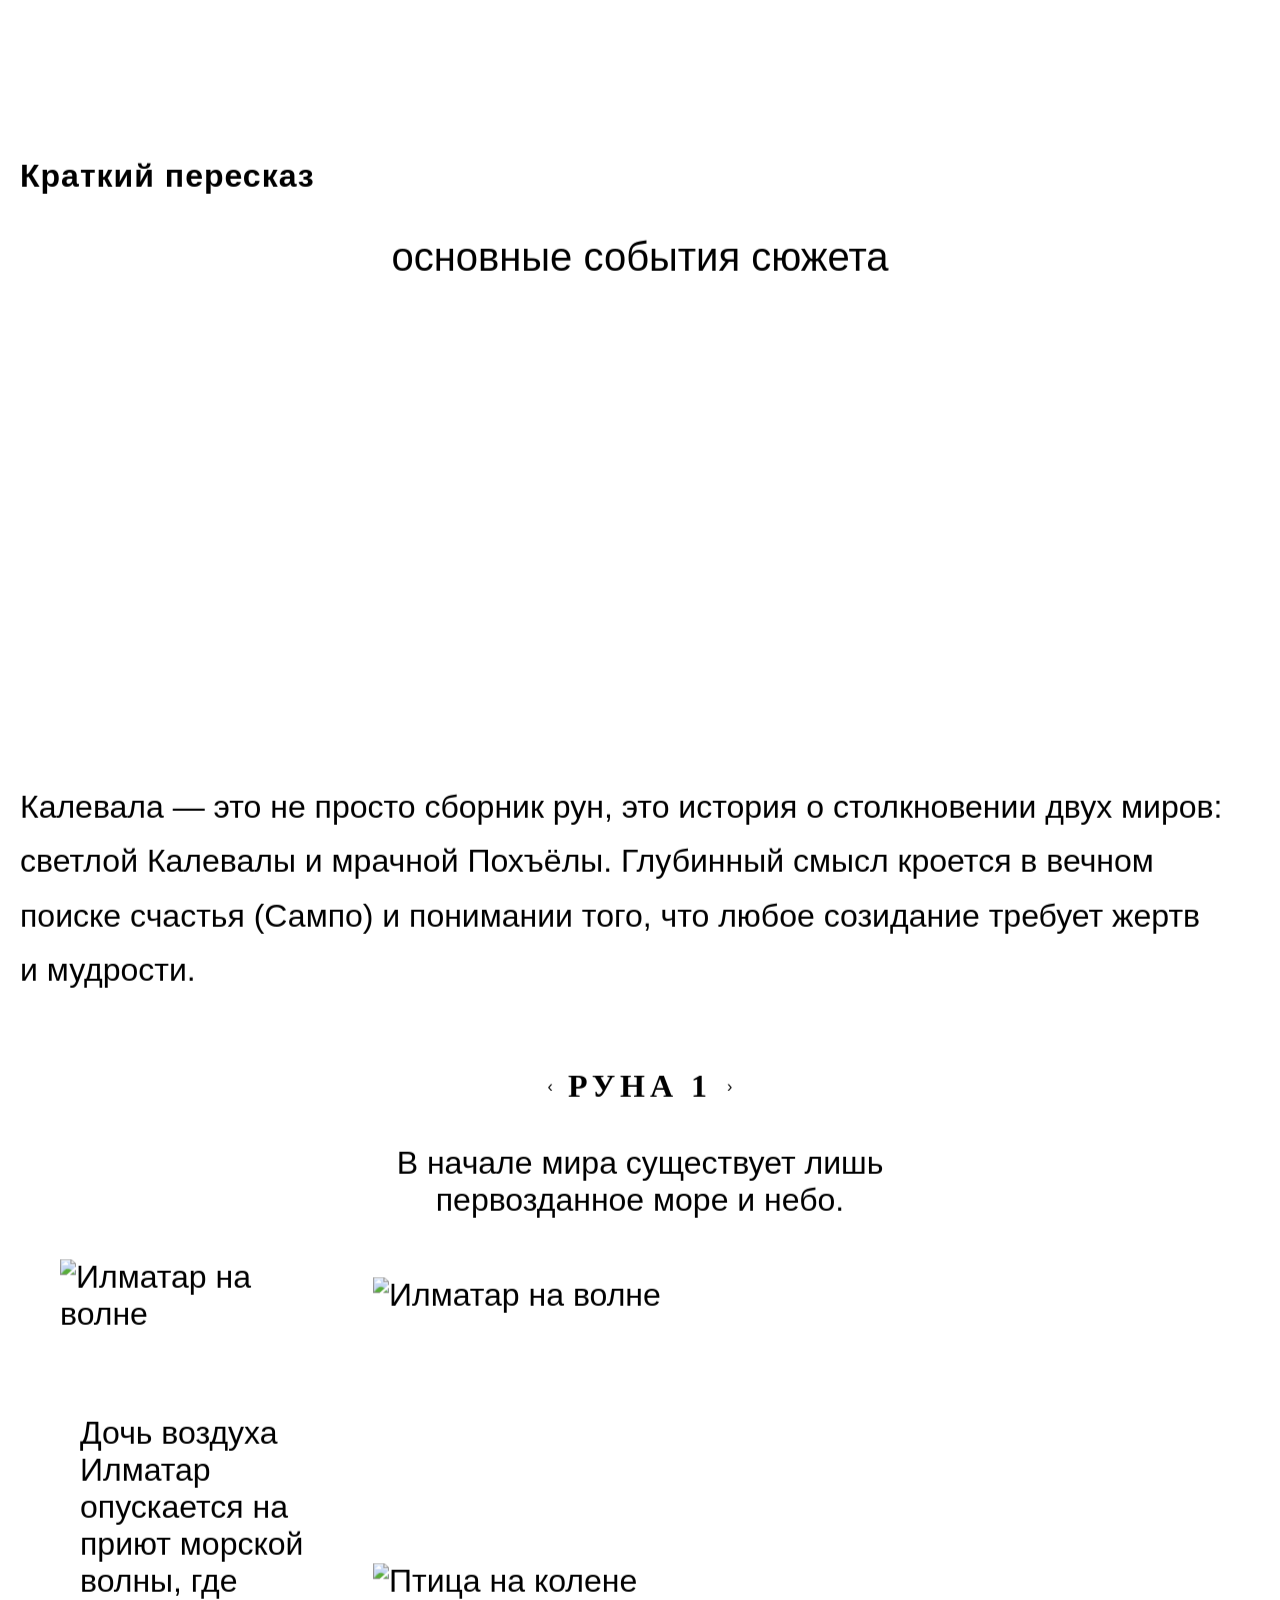
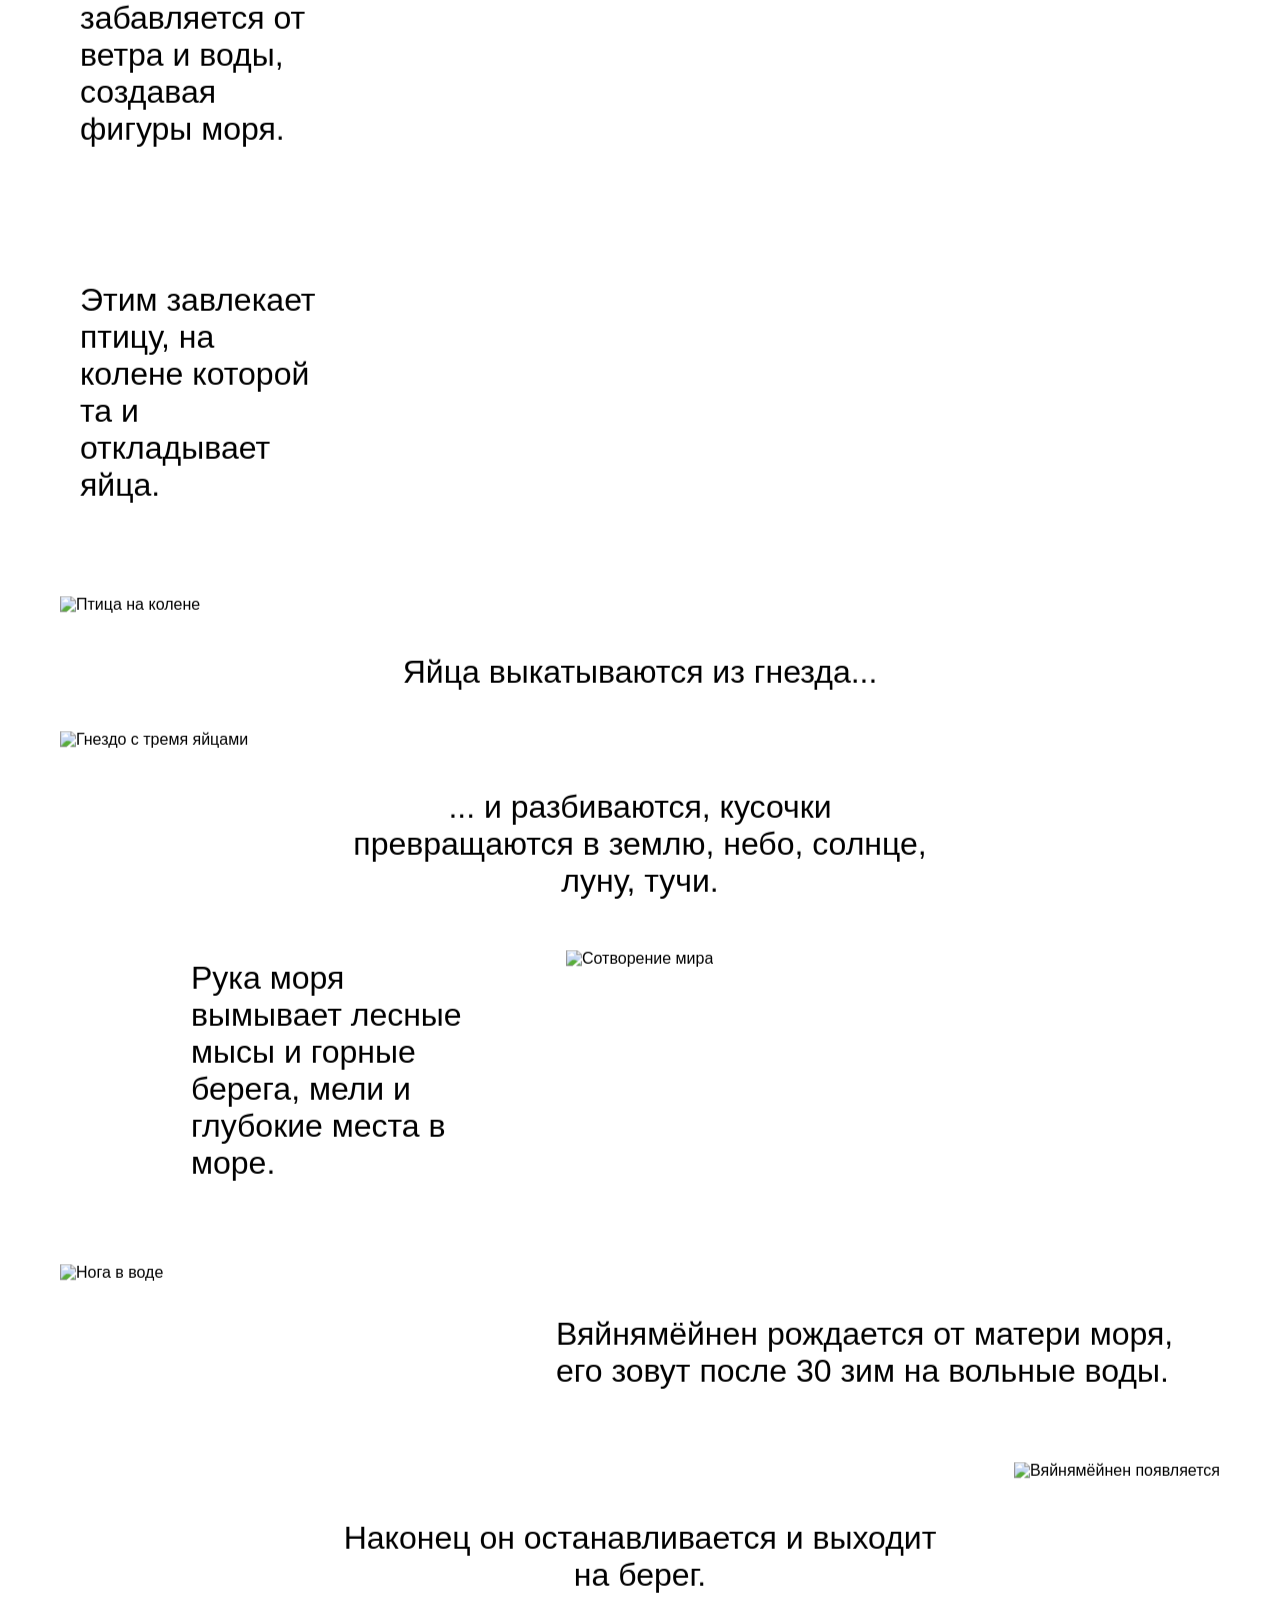
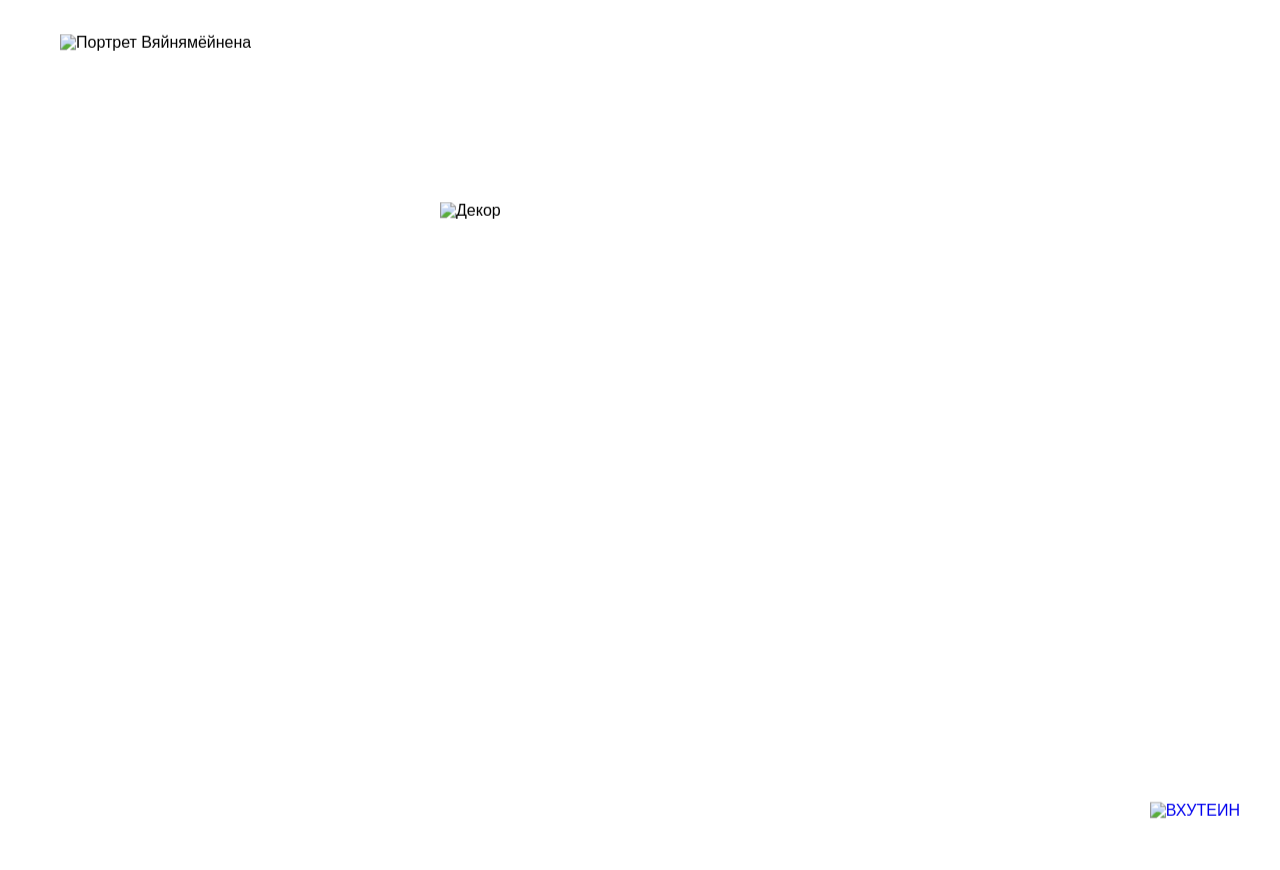
==== commit 571c6cc8: "Add files via upload" ====
--- a/jajaja2.html
+++ b/jajaja2.html
@@ -11,7 +11,7 @@
         <div class="menu-content">
             <h2 class="menu-title">МЕНЮ</h2>
             <nav>
-                <a href="jajaja.html" onclick="toggleMenu()">главная</a>
+                <a href="index.html" onclick="toggleMenu()">главная</a>
                 <a href="jajaja2.html" onclick="toggleMenu()">краткий пересказ</a>
                 <a href="#meaning" onclick="toggleMenu()">концепция мироздания</a>
                 <a href="jajaja3.html" onclick="toggleMenu()">главные герои</a>
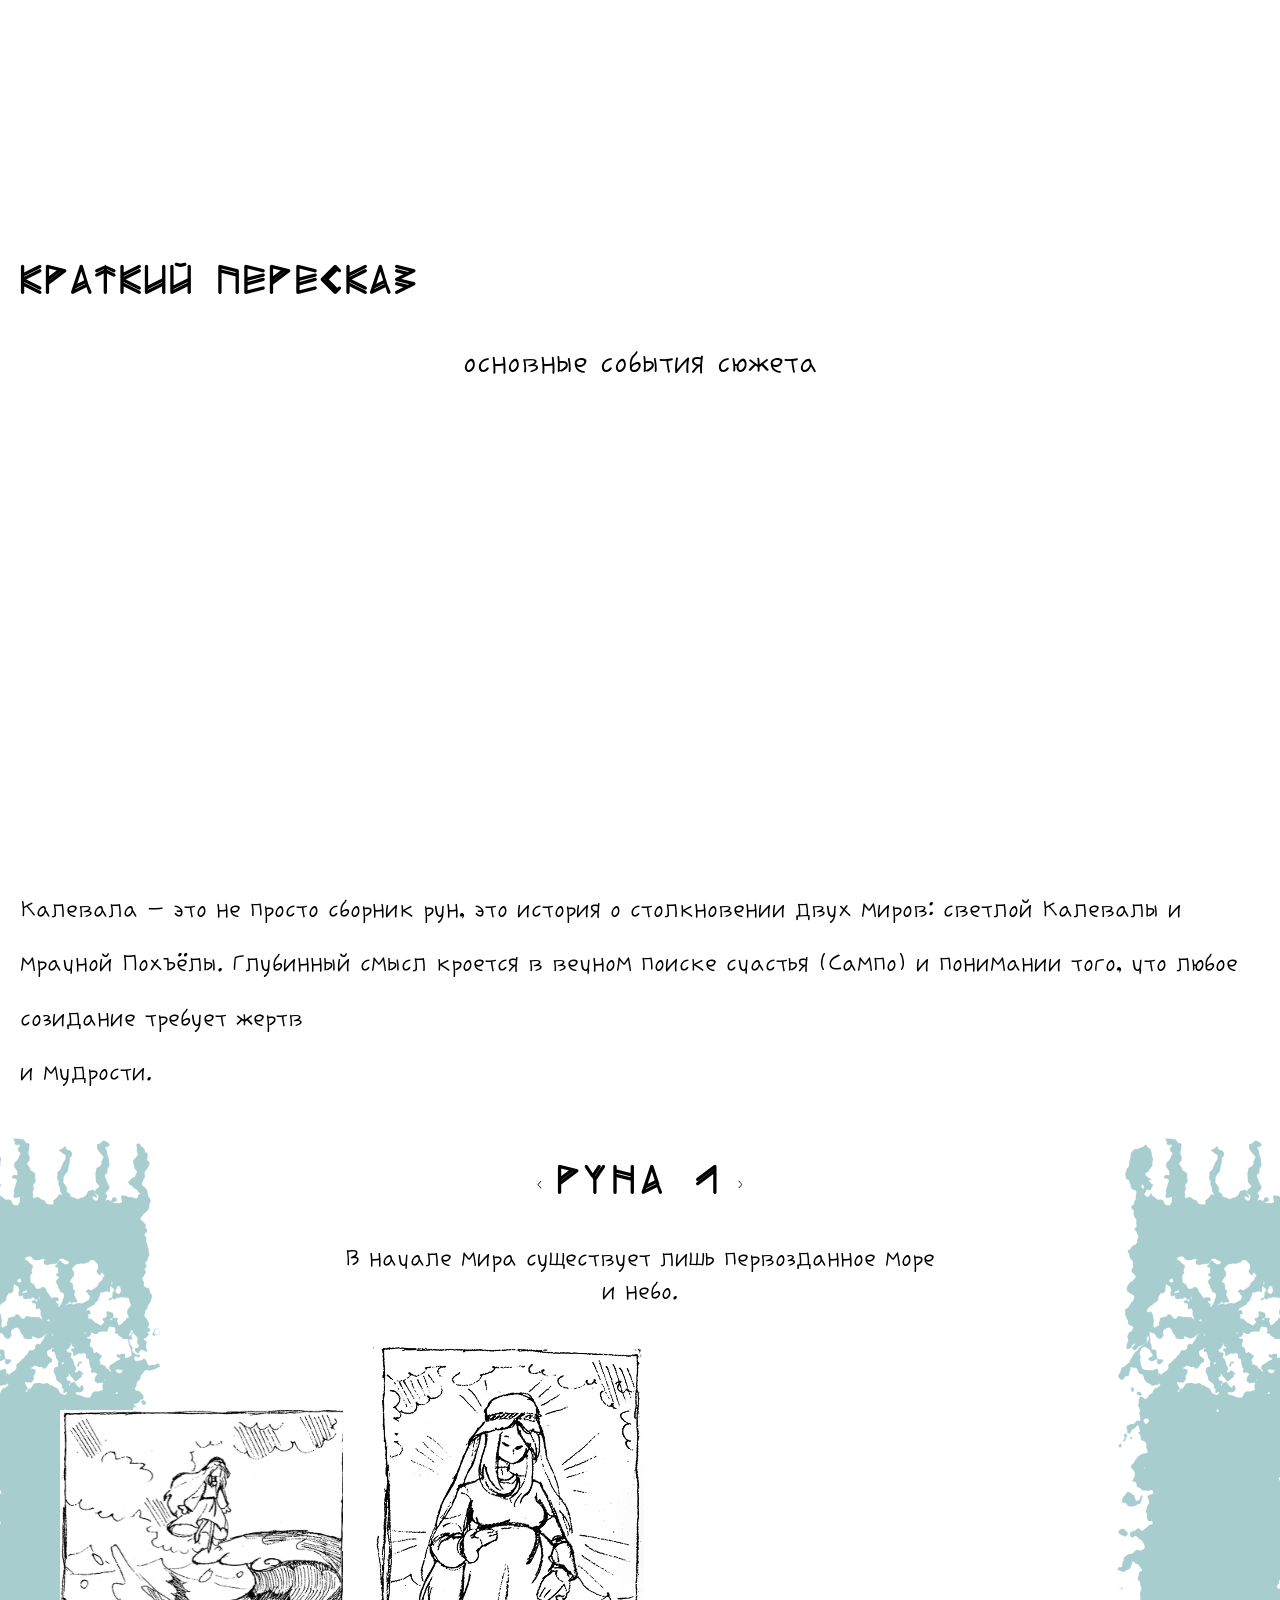
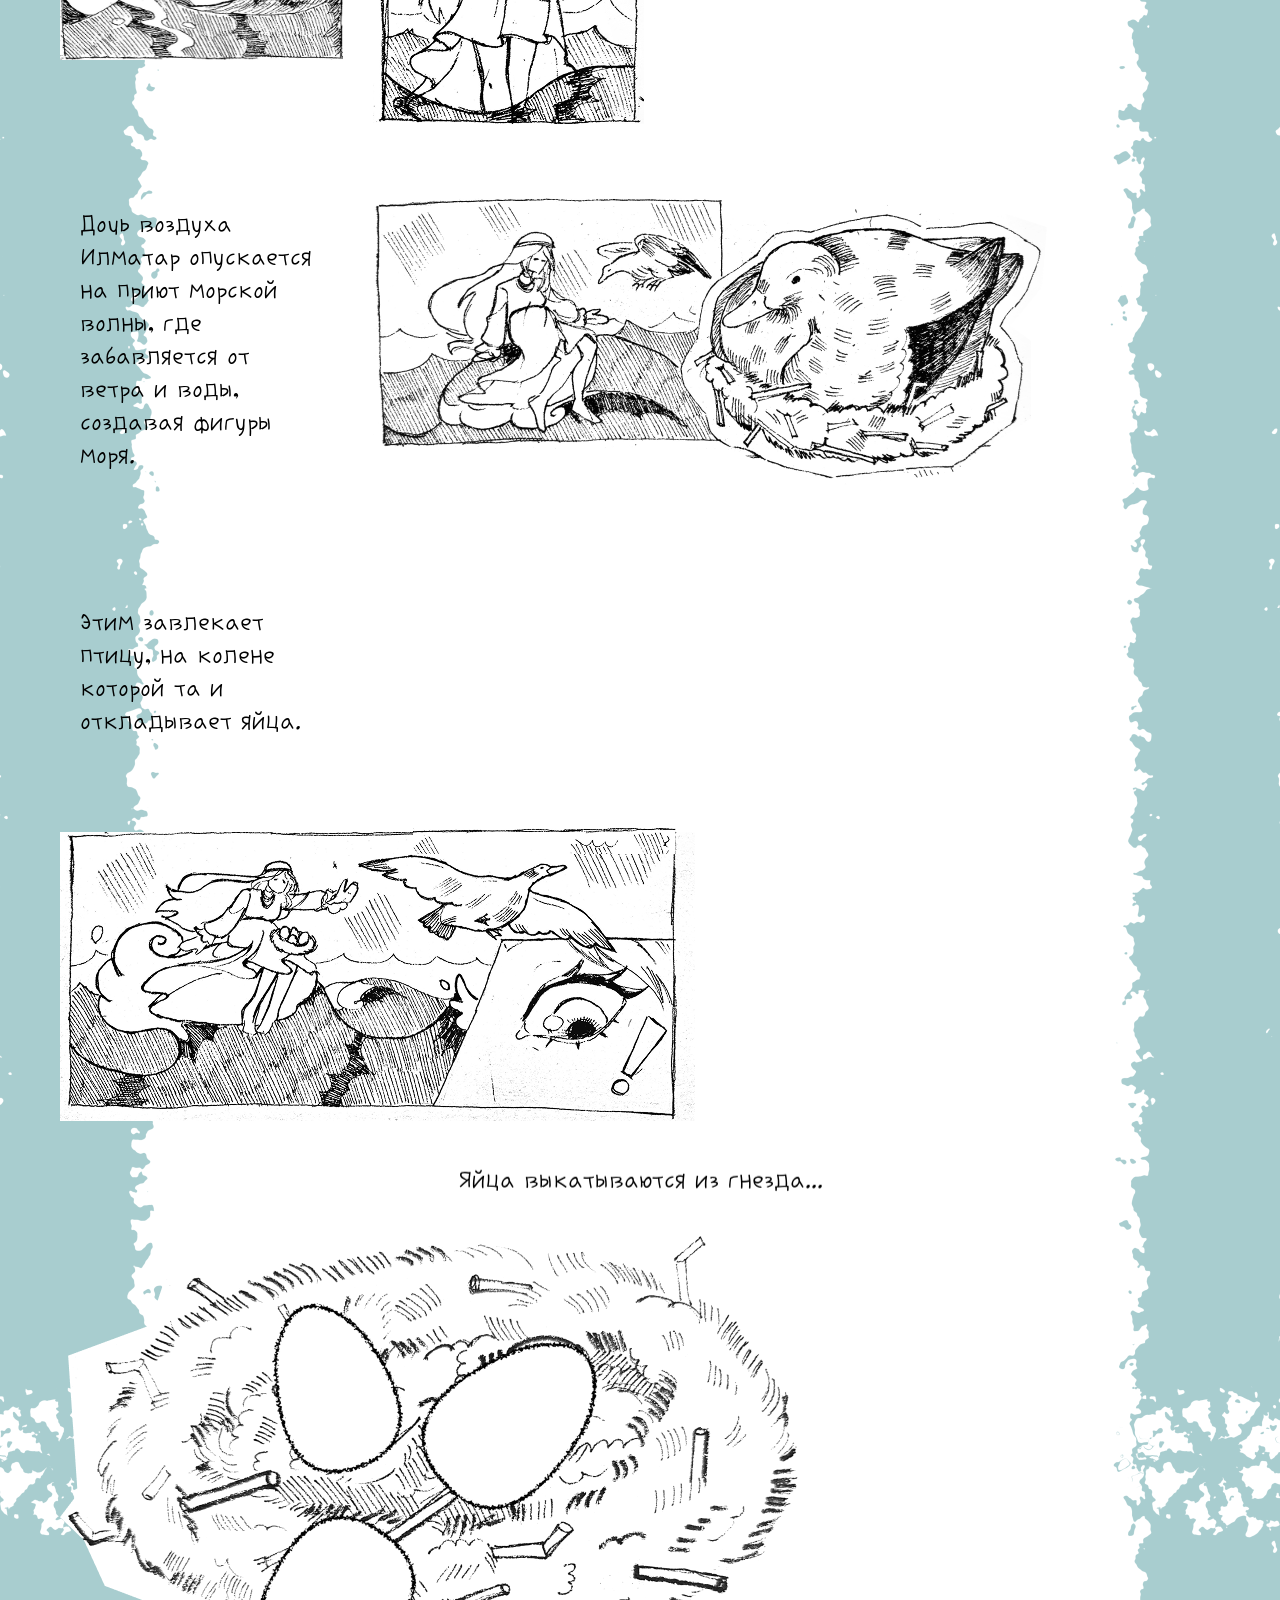
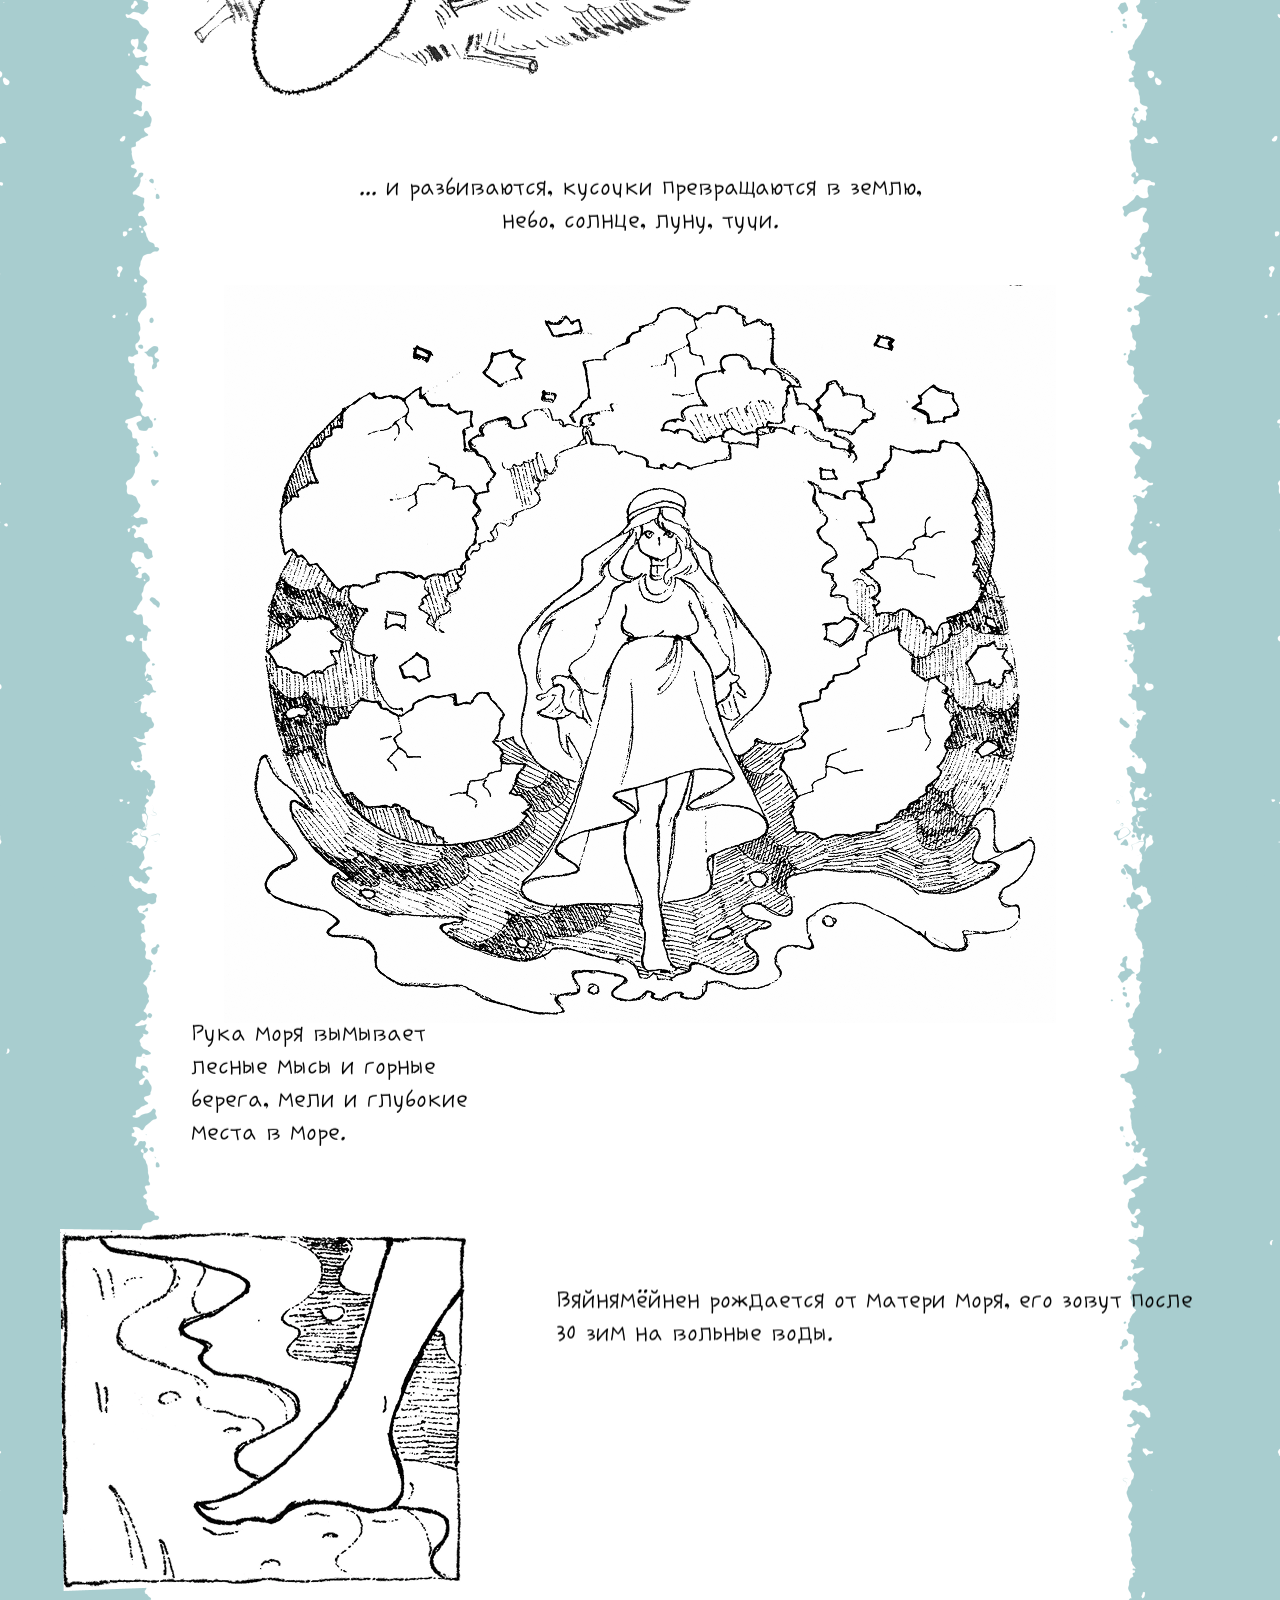
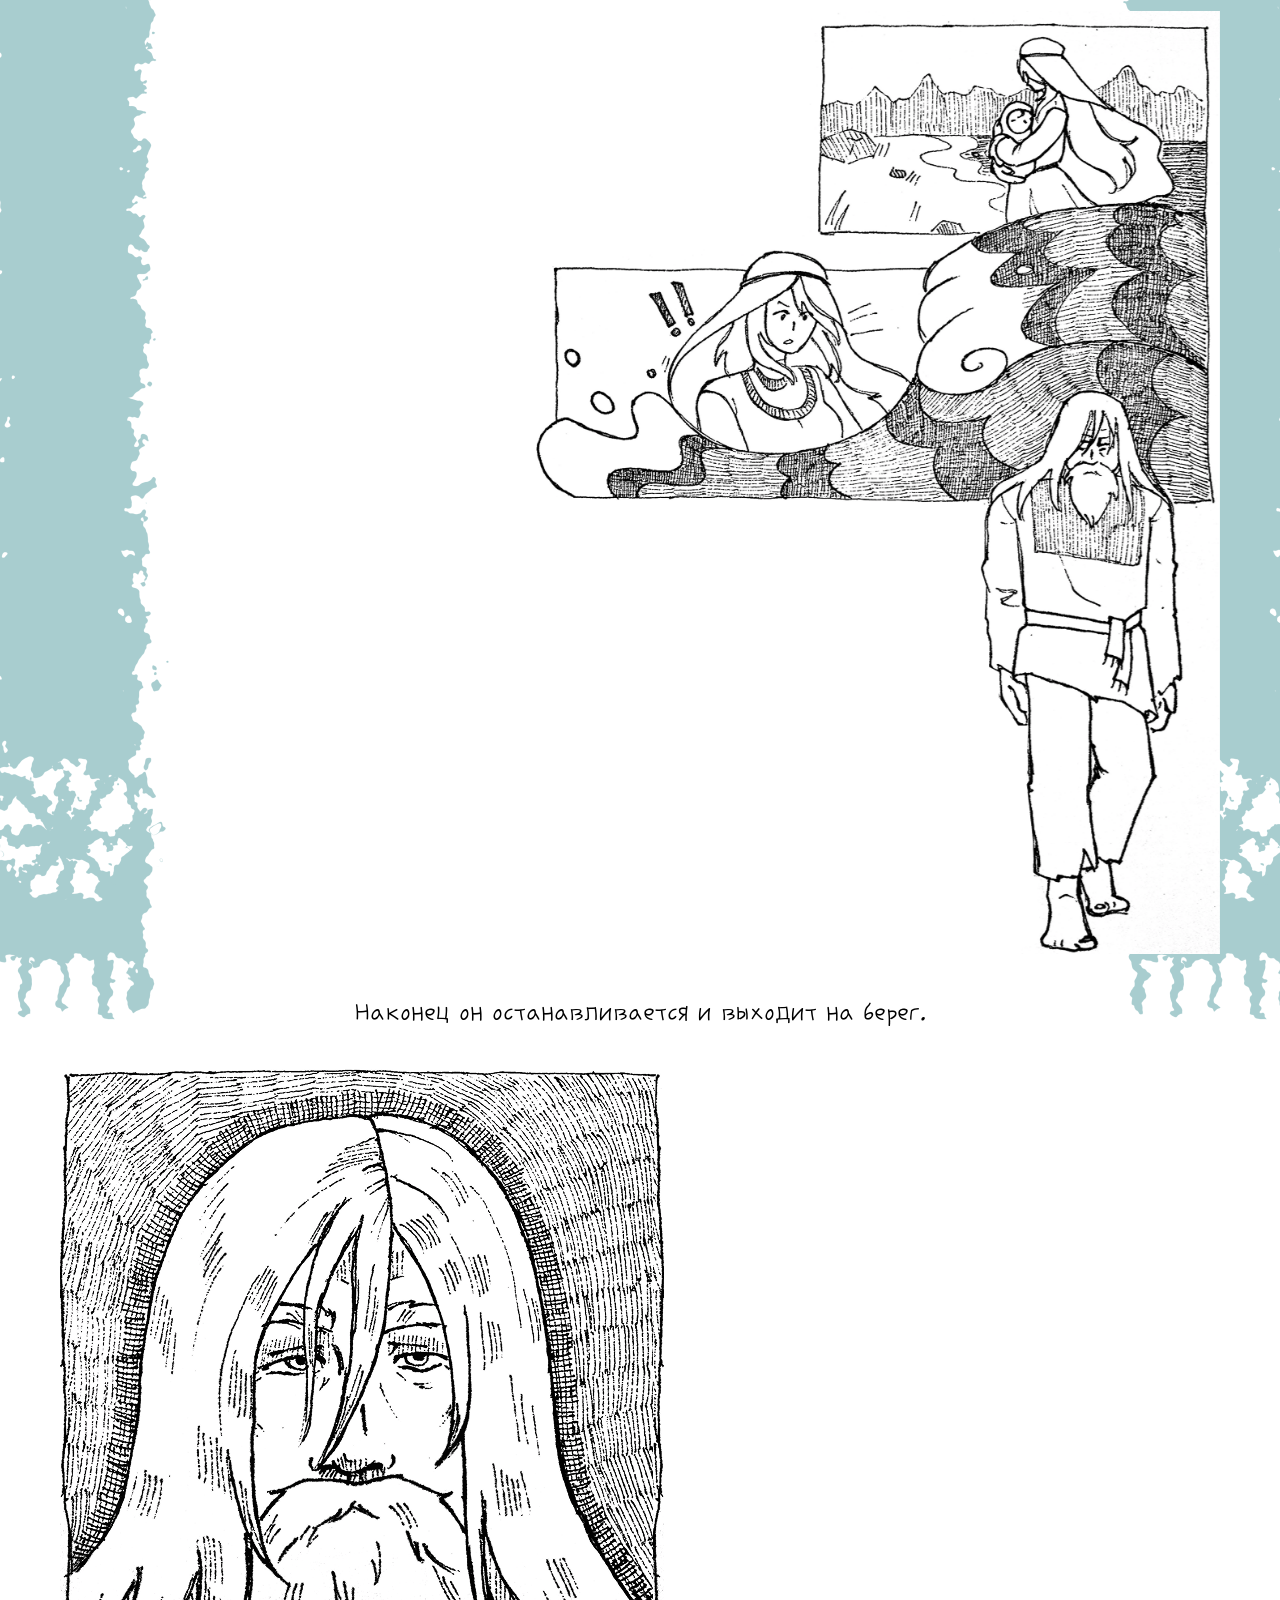
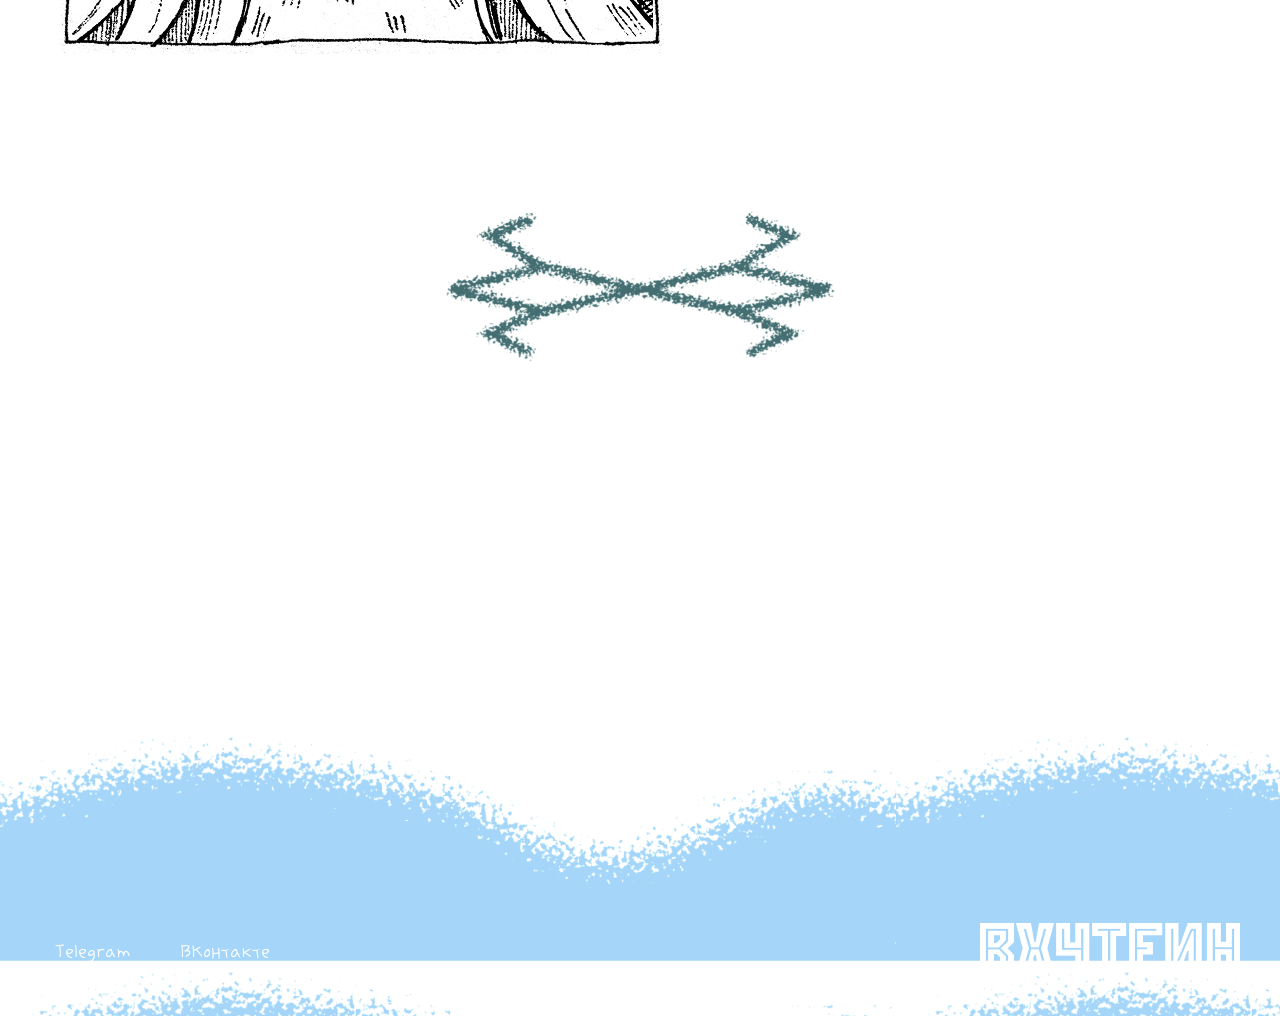
==== commit 09e00450: "Add files via upload" ====
--- a/jajaja2.html
+++ b/jajaja2.html
@@ -13,7 +13,7 @@
             <nav>
                 <a href="index.html" onclick="toggleMenu()">главная</a>
                 <a href="jajaja2.html" onclick="toggleMenu()">краткий пересказ</a>
-                <a href="#meaning" onclick="toggleMenu()">концепция мироздания</a>
+                <a href="jajaja6.html" onclick="toggleMenu()">концепция мироздания</a>
                 <a href="jajaja3.html" onclick="toggleMenu()">главные герои</a>
                 <a href="jajaja4.html" onclick="toggleMenu()">отражение в народной культуре</a>
                 <a href="jajaja5.html" onclick="toggleMenu()">Калевала в современном искусстве</a>
--- a/style.css
+++ b/style.css
@@ -1510,7 +1510,7 @@
 
 .hero-info p {
     font-family: 'UraBumBum', sans-serif;
-    font-size: 32px;
+    font-size: 2rem;
     line-height: 1.6;
 }
 
@@ -1985,4 +1985,210 @@
 }
 
 .prev { left: 20px; }
-.next { right: 20px; }+.next { right: 20px; }
+
+
+jajaja6
+
+/* Общая секция */
+.kalevala-map-section {
+    max-width: 1200px;
+    margin: 0 auto;
+    padding: 40px 20px;
+    display: flex;
+    flex-direction: column;
+    align-items: center;
+}
+
+.map-main-title {
+    font-family: 'WildRune', sans-serif;
+    font-size: 36px;
+    margin-bottom: 30px;
+    color: #000;
+}
+
+/* Обертка интерактивной карты */
+.map-interactive-container {
+    position: relative;
+    width: 100%;
+    max-width: 900px; /* Ограничиваем максимальную ширину для сохранения качества */
+    margin: 0 auto;
+}
+
+.main-map-img {
+    width: 100%;
+    height: auto;
+    display: block;
+    transition: opacity 0.3s ease-in-out; /* Плавное мигание при смене карты */
+}
+
+/* Базовая обертка для хотспота (метки) */
+.map-hotspot-wrapper {
+    position: absolute;
+    cursor: pointer;
+    z-index: 20;
+    width: 32px;  /* Ширина кликабельной зоны метки */
+    height: 42px; /* Высота кликабельной зоны метки */
+    display: flex;
+    justify-content: center;
+    align-items: center;
+}
+
+/* --- КООРДИНАТЫ МЕТОК НА КАРТЕ (в процентах для адаптивности) --- */
+.hotspot-tuonela {
+    bottom: 12%;
+    left: 48%;
+}
+
+.hotspot-pohjola {
+    
+    top: 45%;
+    right: 25%;
+}
+
+.hotspot-suomi {
+    top: 25%;
+    left: 35%;
+}
+
+.hotspot-nebo {
+    top: 10%;
+    left: 62%;
+}
+
+/* Стили самой SVG-метки */
+.marker-svg {
+    width: 100%;
+    height: 100%;
+    transition: transform 0.2s ease, filter 0.2s ease;
+}
+
+/* Эффект при наведении на метку */
+.map-hotspot-wrapper:hover .marker-svg {
+    transform: scale(1.15);
+}
+
+/* Стили PNG-плашки с названием (Tooltip) */
+.place-tooltip-png {
+    position: absolute;
+    bottom: 110%; /* Появляется строго НАД меткой */
+    left: 50%;
+    transform: translateX(-50%) translateY(10px); /* Смещение вниз для эффекта вылета */
+    width: 150px; /* Задай ширину под размеры твоих картинок-плашек */
+    height: auto;
+    opacity: 0;
+    pointer-events: none; /* Чтобы плашка не мешала кликать */
+    transition: opacity 0.3s ease, transform 0.3s ease;
+    z-index: 30;
+}
+
+/* Показываем PNG-плашку при наведении на хотспот */
+.map-hotspot-wrapper:hover .place-tooltip-png {
+    opacity: 1;
+    transform: translateX(-50%) translateY(0);
+}
+
+/* Добавь эти стили к уже существующему CSS карты из предыдущего ответа */
+
+/* Координаты для новой метки Сампо */
+.hotspot-sampo {
+   top: 32%;
+    right: 32%; 
+}
+
+/* Стили слайдера под картой */
+.map-slider-wrapper {
+    display: flex;
+    align-items: center;
+    width: 100%;
+    gap: 20px;
+    margin-top: 20px;
+}
+
+.map-slider-viewport {
+    flex-grow: 1;
+    overflow: hidden;
+    
+    background-color: #fff;
+}
+
+.map-slider-track {
+    display: flex;
+    transition: transform 0.5s ease-in-out; /* Плавный сдвиг карточек */
+}
+
+.map-slide-card {
+    min-width: 100%;
+    box-sizing: border-box;
+    padding: 40px;
+    display: flex;
+    gap: 40px;
+    align-items: center;
+}
+
+.slide-info-col { flex: 1; }
+.slide-image-col { flex: 1; display: flex; justify-content: center; }
+.slide-image-col img { max-width: 100%; height: auto; object-fit: contain; }
+
+.slide-place-title {
+    font-family: 'WildRune', sans-serif;
+    font-size: 28px;
+    margin-bottom: 25px;
+    position: relative;
+    display: inline-block;
+    z-index: 1;
+}
+
+.slide-place-title::after {
+    content: '';
+    position: absolute;
+    left: -10px;
+    bottom: -2px;
+    width: 115%;
+    height: 80%;
+   
+    z-index: -1;
+    filter: blur(4px);
+    border-radius: 4px;
+}
+
+.slide-desc-paragraph { font-size: 2rem; line-height: 1.6; margin-bottom: 15px; color: #000; }
+.map-arrow { background: none; border: none; width: 30px; height: 50px; cursor: pointer; position: relative; }
+.map-arrow::before { content: ''; position: absolute; top: 50%; width: 20px; height: 20px; border-top: 3px solid #a8cdcf; border-left: 3px solid #a8cdcf; }
+.prev-arrow::before { left: 5px; transform: translateY(-50%) rotate(-45deg); }
+.next-arrow::before { right: 5px; transform: translateY(-50%) rotate(135deg); }
+
+/* --- СТИЛИ ДЛЯ ПЛАВНОГО ПОЯВЛЕНИЯ ПРИ СКРОЛЛЕ (REVEAL) --- */
+
+/* Исходное состояние: элементы скрыты и немного смещены вниз */
+.reveal {
+    opacity: 0;
+    transform: translateY(40px); /* Мягкое смещение на 40 пикселей вниз */
+    transition: opacity 0.8s cubic-bezier(0.25, 1, 0.5, 1), 
+                transform 0.8s cubic-bezier(0.25, 1, 0.5, 1);
+    will-change: opacity, transform; /* Оптимизация для плавной работы браузера */
+}
+
+/* Состояние, когда JS зафиксировал скролл и добавил класс active */
+.reveal.active {
+    opacity: 1;
+    transform: translateY(0); /* Элемент встает на свое законное место */
+}
+
+/* ЭФФЕКТ КАСКАДА: Задаем небольшие задержки, чтобы объекты появлялись по очереди */
+
+/* Карта появится на 150 миллисекунд позже заголовка */
+.map-interactive-container.reveal {
+    transition-delay: 0.15s;
+}
+
+/* Текст под картой появится еще чуть позже */
+.map-caption-text.reveal {
+    transition-delay: 0.3s; 
+    font-size: 2rem;
+}
+
+/* Нижний слайдер с карточками покажется самым последним */
+.map-slider-wrapper.reveal {
+    transition-delay: 0.45s;
+}
